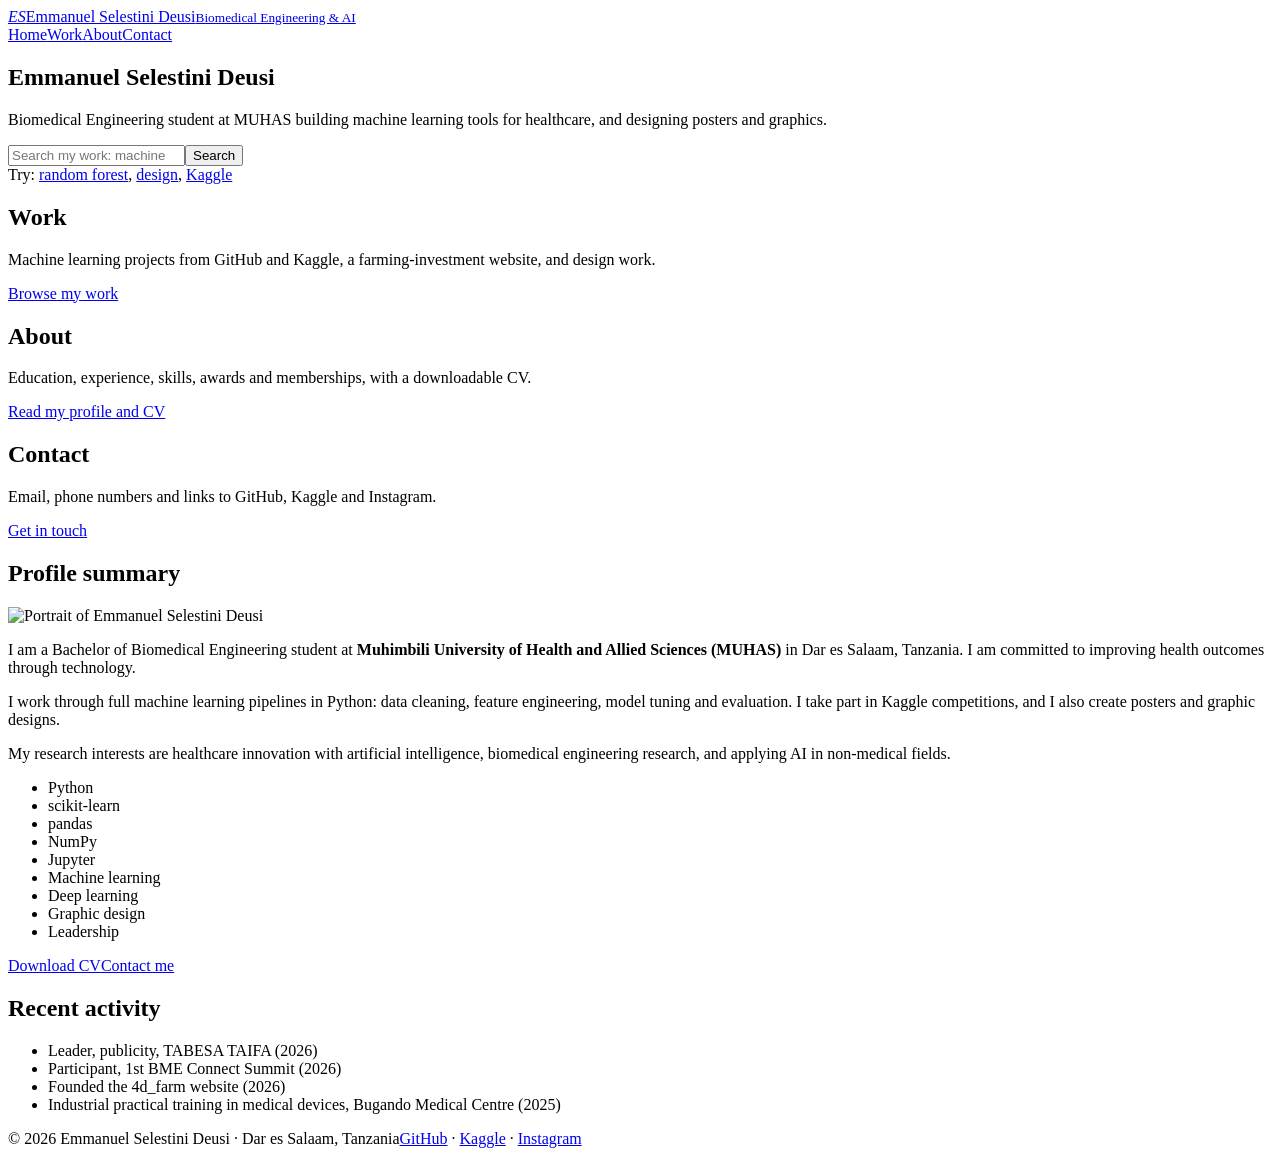
==== index.html @ d25de55f "first commit" ====
<!DOCTYPE html><html lang="en"><head><meta charset="utf-8"><meta name="viewport" content="width=device-width,initial-scale=1"><title>Emmanuel Selestini Deusi | Biomedical Engineering Student</title><meta name="description" content="Biomedical Engineering student at MUHAS working on machine learning and AI for healthcare."><link rel="icon" href="data:image/svg+xml,<svg xmlns='http://www.w3.org/2000/svg' viewBox='0 0 32 32'><rect width='32' height='32' rx='6' fill='%2320558a'/><text x='16' y='22' font-size='15' font-family='Arial' font-weight='700' fill='white' text-anchor='middle'>ES</text></svg>"><link rel="stylesheet" href="css/style.css"></head><body>
<header class="top"><div class="wrap"><a class="brand" href="index.html"><i>ES</i><span>Emmanuel Selestini Deusi<small>Biomedical Engineering &amp; AI</small></span></a><nav aria-label="Main"><a href="index.html" aria-current="page">Home</a><a href="work.html">Work</a><a href="about.html">About</a><a href="contact.html">Contact</a></nav></div></header>
<main>
<section class="band"><div class="wrap">
<h1>Emmanuel Selestini Deusi</h1>
<p>Biomedical Engineering student at MUHAS building machine learning tools for healthcare, and designing posters and graphics.</p>
<form class="search" id="home-search" role="search"><label for="hq" hidden>Search my work</label><input id="hq" name="q" type="search" placeholder="Search my work: machine learning, design, Kaggle..."><button type="submit">Search</button></form>
<div class="hint">Try: <a href="work.html?q=random%20forest">random forest</a>, <a href="work.html?q=design">design</a>, <a href="work.html?q=kaggle">Kaggle</a></div>
</div></section>
<div class="wrap">
<div class="cols">
<div><h2>Work</h2><p>Machine learning projects from GitHub and Kaggle, a farming-investment website, and design work.</p><a href="work.html">Browse my work</a></div>
<div><h2>About</h2><p>Education, experience, skills, awards and memberships, with a downloadable CV.</p><a href="about.html">Read my profile and CV</a></div>
<div><h2>Contact</h2><p>Email, phone numbers and links to GitHub, Kaggle and Instagram.</p><a href="contact.html">Get in touch</a></div>
</div>
<section class="sec"><h2>Profile summary</h2>
<div class="profile"><img src="assets/profile.jpg" alt="Portrait of Emmanuel Selestini Deusi" width="200">
<div>
<p>I am a Bachelor of Biomedical Engineering student at <strong>Muhimbili University of Health and Allied Sciences (MUHAS)</strong> in Dar es Salaam, Tanzania. I am committed to improving health outcomes through technology.</p>
<p>I work through full machine learning pipelines in Python: data cleaning, feature engineering, model tuning and evaluation. I take part in Kaggle competitions, and I also create posters and graphic designs.</p>
<p>My research interests are healthcare innovation with artificial intelligence, biomedical engineering research, and applying AI in non-medical fields.</p>
<ul class="chips"><li>Python</li><li>scikit-learn</li><li>pandas</li><li>NumPy</li><li>Jupyter</li><li>Machine learning</li><li>Deep learning</li><li>Graphic design</li><li>Leadership</li></ul>
<div class="row"><a class="btn" href="assets/Emmanuel_Selestini_Deusi_CV.pdf" download>Download CV</a><a class="btn alt" href="contact.html">Contact me</a></div>
</div></div></section>
<section class="sec"><h2>Recent activity</h2>
<ul class="plain"><li>Leader, publicity, TABESA TAIFA (2026)</li><li>Participant, 1st BME Connect Summit (2026)</li><li>Founded the 4d_farm website (2026)</li><li>Industrial practical training in medical devices, Bugando Medical Centre (2025)</li></ul></section>
</div></main>
<footer><div class="wrap"><span>&copy; 2026 Emmanuel Selestini Deusi &middot; Dar es Salaam, Tanzania</span><span><a href="https://github.com/Emmsol825">GitHub</a> &middot; <a href="https://www.kaggle.com/emmanuelselestine">Kaggle</a> &middot; <a href="https://www.instagram.com/emmanuelselestinideusi/">Instagram</a></span></div></footer><script src="js/main.js"></script></body></html>
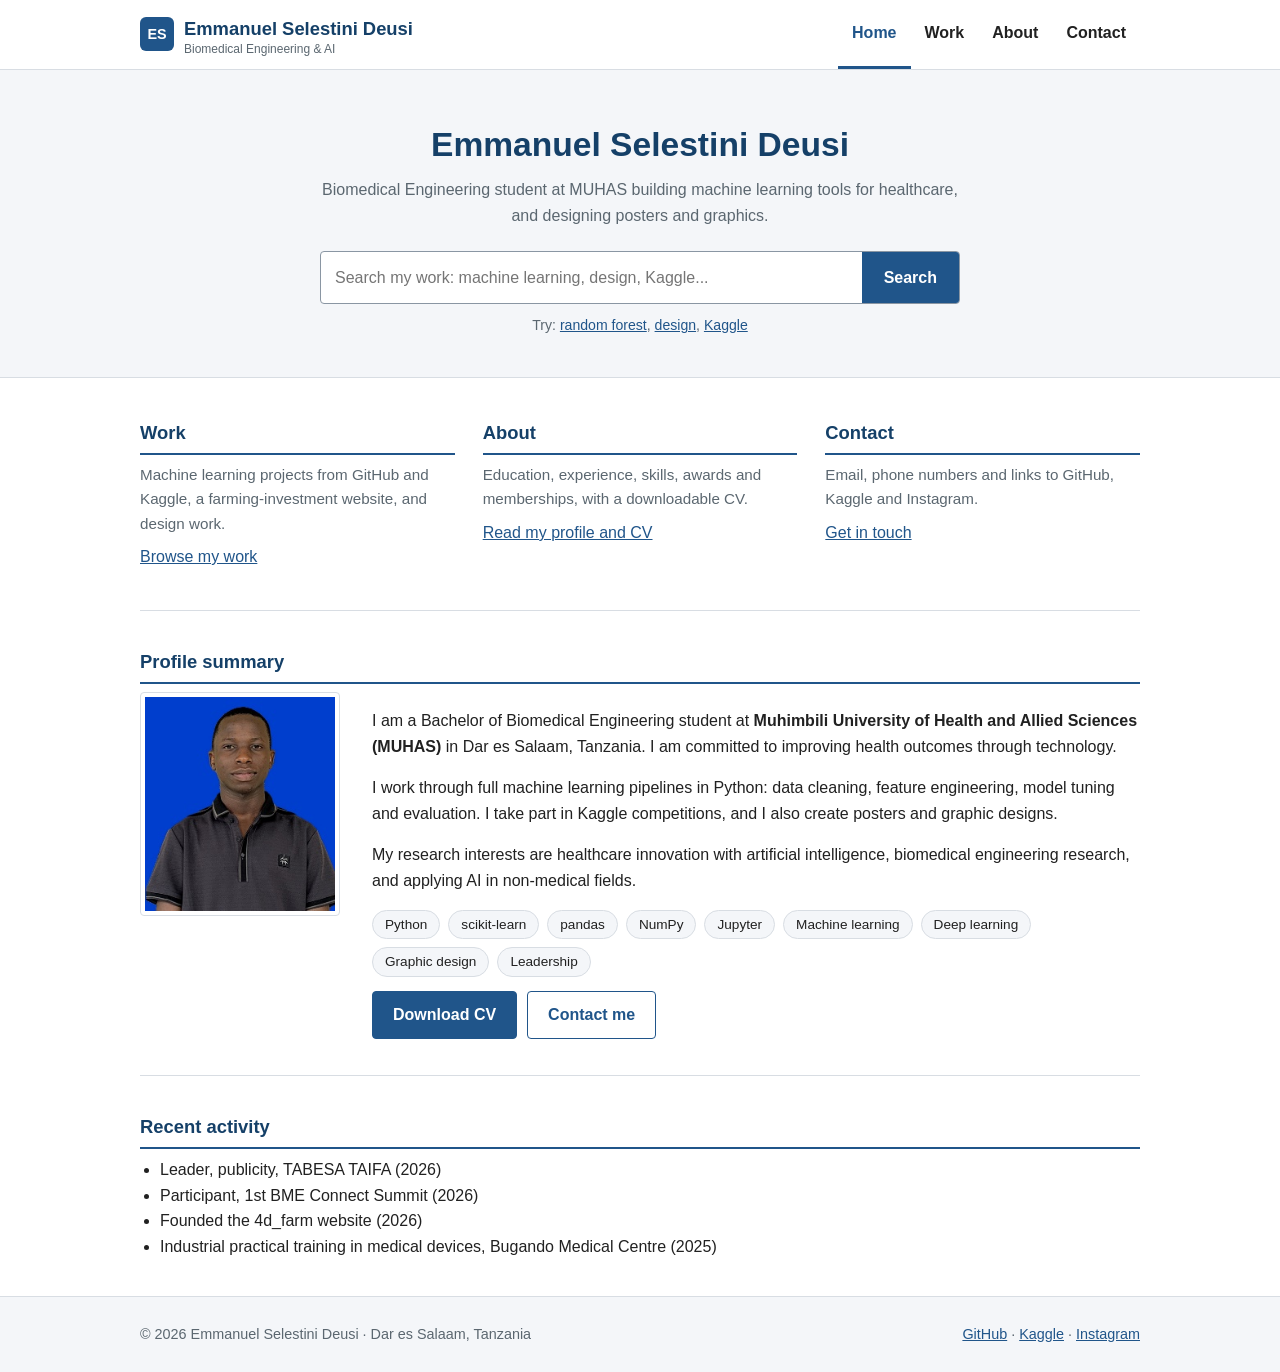
==== commit 6beace3f: "Fix CSS, JS, image and CV paths to match flat file layout Co-Authored-By: Claude Opus 5.5 <noreply@a" ====
--- a/index.html
+++ b/index.html
@@ -1,4 +1,4 @@
-<!DOCTYPE html><html lang="en"><head><meta charset="utf-8"><meta name="viewport" content="width=device-width,initial-scale=1"><title>Emmanuel Selestini Deusi | Biomedical Engineering Student</title><meta name="description" content="Biomedical Engineering student at MUHAS working on machine learning and AI for healthcare."><link rel="icon" href="data:image/svg+xml,<svg xmlns='http://www.w3.org/2000/svg' viewBox='0 0 32 32'><rect width='32' height='32' rx='6' fill='%2320558a'/><text x='16' y='22' font-size='15' font-family='Arial' font-weight='700' fill='white' text-anchor='middle'>ES</text></svg>"><link rel="stylesheet" href="css/style.css"></head><body>
+<!DOCTYPE html><html lang="en"><head><meta charset="utf-8"><meta name="viewport" content="width=device-width,initial-scale=1"><title>Emmanuel Selestini Deusi | Biomedical Engineering Student</title><meta name="description" content="Biomedical Engineering student at MUHAS working on machine learning and AI for healthcare."><link rel="icon" href="data:image/svg+xml,<svg xmlns='http://www.w3.org/2000/svg' viewBox='0 0 32 32'><rect width='32' height='32' rx='6' fill='%2320558a'/><text x='16' y='22' font-size='15' font-family='Arial' font-weight='700' fill='white' text-anchor='middle'>ES</text></svg>"><link rel="stylesheet" href="style.css"></head><body>
 <header class="top"><div class="wrap"><a class="brand" href="index.html"><i>ES</i><span>Emmanuel Selestini Deusi<small>Biomedical Engineering &amp; AI</small></span></a><nav aria-label="Main"><a href="index.html" aria-current="page">Home</a><a href="work.html">Work</a><a href="about.html">About</a><a href="contact.html">Contact</a></nav></div></header>
 <main>
 <section class="band"><div class="wrap">
@@ -14,15 +14,15 @@
 <div><h2>Contact</h2><p>Email, phone numbers and links to GitHub, Kaggle and Instagram.</p><a href="contact.html">Get in touch</a></div>
 </div>
 <section class="sec"><h2>Profile summary</h2>
-<div class="profile"><img src="assets/profile.jpg" alt="Portrait of Emmanuel Selestini Deusi" width="200">
+<div class="profile"><img src="profile.jpg" alt="Portrait of Emmanuel Selestini Deusi" width="200">
 <div>
 <p>I am a Bachelor of Biomedical Engineering student at <strong>Muhimbili University of Health and Allied Sciences (MUHAS)</strong> in Dar es Salaam, Tanzania. I am committed to improving health outcomes through technology.</p>
 <p>I work through full machine learning pipelines in Python: data cleaning, feature engineering, model tuning and evaluation. I take part in Kaggle competitions, and I also create posters and graphic designs.</p>
 <p>My research interests are healthcare innovation with artificial intelligence, biomedical engineering research, and applying AI in non-medical fields.</p>
 <ul class="chips"><li>Python</li><li>scikit-learn</li><li>pandas</li><li>NumPy</li><li>Jupyter</li><li>Machine learning</li><li>Deep learning</li><li>Graphic design</li><li>Leadership</li></ul>
-<div class="row"><a class="btn" href="assets/Emmanuel_Selestini_Deusi_CV.pdf" download>Download CV</a><a class="btn alt" href="contact.html">Contact me</a></div>
+<div class="row"><a class="btn" href="Emmanuel_Selestini_Deusi_CV.pdf" download>Download CV</a><a class="btn alt" href="contact.html">Contact me</a></div>
 </div></div></section>
 <section class="sec"><h2>Recent activity</h2>
 <ul class="plain"><li>Leader, publicity, TABESA TAIFA (2026)</li><li>Participant, 1st BME Connect Summit (2026)</li><li>Founded the 4d_farm website (2026)</li><li>Industrial practical training in medical devices, Bugando Medical Centre (2025)</li></ul></section>
 </div></main>
-<footer><div class="wrap"><span>&copy; 2026 Emmanuel Selestini Deusi &middot; Dar es Salaam, Tanzania</span><span><a href="https://github.com/Emmsol825">GitHub</a> &middot; <a href="https://www.kaggle.com/emmanuelselestine">Kaggle</a> &middot; <a href="https://www.instagram.com/emmanuelselestinideusi/">Instagram</a></span></div></footer><script src="js/main.js"></script></body></html>
+<footer><div class="wrap"><span>&copy; 2026 Emmanuel Selestini Deusi &middot; Dar es Salaam, Tanzania</span><span><a href="https://github.com/Emmsol825">GitHub</a> &middot; <a href="https://www.kaggle.com/emmanuelselestine">Kaggle</a> &middot; <a href="https://www.instagram.com/emmanuelselestinideusi/">Instagram</a></span></div></footer><script src="main.js"></script></body></html>
--- a/style.css
+++ b/style.css
@@ -0,0 +1,58 @@
+:root{--blue:#20558a;--blue-d:#154068;--teal:#0e7c86;--ink:#212121;--mute:#5b6770;--line:#d8dde3;--bg:#f4f6f9;--w:#fff}
+*{box-sizing:border-box}html{scroll-behavior:smooth}
+body{margin:0;font:16px/1.6 "Noto Sans",Arial,Helvetica,sans-serif;color:var(--ink);background:var(--w)}
+a{color:var(--blue)}a:hover{color:var(--blue-d)}
+:focus-visible{outline:3px solid #f5b800;outline-offset:2px}
+.wrap{max-width:1040px;margin:0 auto;padding:0 20px}
+header.top{border-bottom:1px solid var(--line);background:var(--w);position:sticky;top:0;z-index:5}
+header.top .wrap{display:flex;align-items:center;justify-content:space-between;gap:16px;min-height:64px;flex-wrap:wrap}
+.brand{display:flex;align-items:center;gap:10px;text-decoration:none;color:var(--blue-d);font-weight:700;font-size:1.15rem}
+.brand i{display:grid;place-items:center;width:34px;height:34px;border-radius:6px;background:var(--blue);color:#fff;font-style:normal;font-size:.9rem}
+.brand small{display:block;font-weight:400;font-size:.75rem;color:var(--mute);line-height:1}
+nav a{display:inline-block;padding:20px 14px;text-decoration:none;color:var(--ink);font-weight:600;border-bottom:3px solid transparent}
+nav a:hover,nav a[aria-current]{color:var(--blue);border-bottom-color:var(--blue)}
+.band{background:var(--bg);border-bottom:1px solid var(--line);padding:48px 0 40px;text-align:center}
+.band h1{margin:0 0 6px;font-size:2.1rem;color:var(--blue-d)}
+.band p{margin:0 auto 22px;max-width:640px;color:var(--mute)}
+.search{display:flex;max-width:640px;margin:0 auto;border:1px solid #8a96a3;border-radius:4px;background:#fff}
+.search input{flex:1;border:0;padding:13px 14px;font:inherit;background:transparent;min-width:0}
+.search button{border:0;background:var(--blue);color:#fff;font:inherit;font-weight:600;padding:0 22px;cursor:pointer;border-radius:0 3px 3px 0}
+.search button:hover{background:var(--blue-d)}
+.hint{margin-top:10px;font-size:.88rem;color:var(--mute)}
+.cols{display:grid;grid-template-columns:repeat(3,1fr);gap:28px;padding:40px 0}
+.cols h2,.sec h2{font-size:1.15rem;margin:0 0 8px;color:var(--blue-d);border-bottom:2px solid var(--blue);padding-bottom:6px}
+.cols p{margin:0 0 8px;color:var(--mute);font-size:.95rem}
+.sec{padding:36px 0;border-top:1px solid var(--line)}
+.profile{display:grid;grid-template-columns:200px 1fr;gap:32px;align-items:start}
+.profile img{width:200px;height:auto;border:1px solid var(--line);border-radius:4px;padding:4px}
+.chips{display:flex;flex-wrap:wrap;gap:8px;margin:12px 0 0;padding:0;list-style:none}
+.chips li,.chip{border:1px solid var(--line);background:var(--bg);border-radius:20px;padding:3px 12px;font-size:.85rem;color:var(--ink)}
+.btn{display:inline-block;background:var(--blue);color:#fff;text-decoration:none;padding:10px 20px;border-radius:4px;font-weight:600;border:1px solid var(--blue)}
+.btn:hover{background:var(--blue-d);color:#fff}
+.btn.alt{background:#fff;color:var(--blue)}.btn.alt:hover{background:var(--bg);color:var(--blue-d)}
+.row{display:flex;gap:10px;flex-wrap:wrap;margin-top:14px}
+.page-h{background:var(--bg);border-bottom:1px solid var(--line);padding:28px 0}
+.page-h h1{margin:0;font-size:1.7rem;color:var(--blue-d)}.page-h p{margin:4px 0 0;color:var(--mute)}
+.filters{display:flex;gap:8px;flex-wrap:wrap;margin:24px 0 8px}
+.filters button{font:inherit;border:1px solid var(--line);background:#fff;border-radius:20px;padding:5px 14px;cursor:pointer}
+.filters button[aria-pressed=true]{background:var(--blue);color:#fff;border-color:var(--blue)}
+.count{color:var(--mute);font-size:.9rem;margin:0 0 6px}
+.res{padding:18px 0;border-bottom:1px solid var(--line)}
+.res h3{margin:0 0 2px;font-size:1.1rem}.res h3 a{text-decoration:none}.res h3 a:hover{text-decoration:underline}
+.res .meta{color:var(--teal);font-size:.88rem;margin:0 0 4px}
+.res p{margin:0 0 6px}.res .src{font-size:.85rem;color:var(--mute)}
+.res[hidden]{display:none}
+table{border-collapse:collapse;width:100%;font-size:.95rem}
+th,td{text-align:left;padding:9px 10px;border-bottom:1px solid var(--line);vertical-align:top}
+th{background:var(--bg);color:var(--blue-d)}
+.tl{list-style:none;margin:0;padding:0}.tl li{padding:10px 0 10px 18px;border-left:3px solid var(--line);margin-left:4px}
+.tl b{display:block}.tl span{color:var(--mute);font-size:.9rem}
+.two{display:grid;grid-template-columns:1fr 1fr;gap:32px}
+ul.plain{margin:0;padding-left:20px}
+.card{border:1px solid var(--line);border-radius:4px;padding:18px;background:#fff}
+.card h3{margin:0 0 4px;font-size:1rem;color:var(--blue-d)}.card p{margin:0}
+.cgrid{display:grid;grid-template-columns:repeat(auto-fit,minmax(240px,1fr));gap:16px;margin-top:8px}
+footer{background:var(--bg);border-top:1px solid var(--line);padding:26px 0;color:var(--mute);font-size:.9rem}
+footer .wrap{display:flex;justify-content:space-between;gap:14px;flex-wrap:wrap}
+@media(max-width:760px){.cols,.two{grid-template-columns:1fr}.profile{grid-template-columns:1fr}.band h1{font-size:1.6rem}nav a{padding:10px}}
+@media(prefers-reduced-motion:reduce){html{scroll-behavior:auto}}
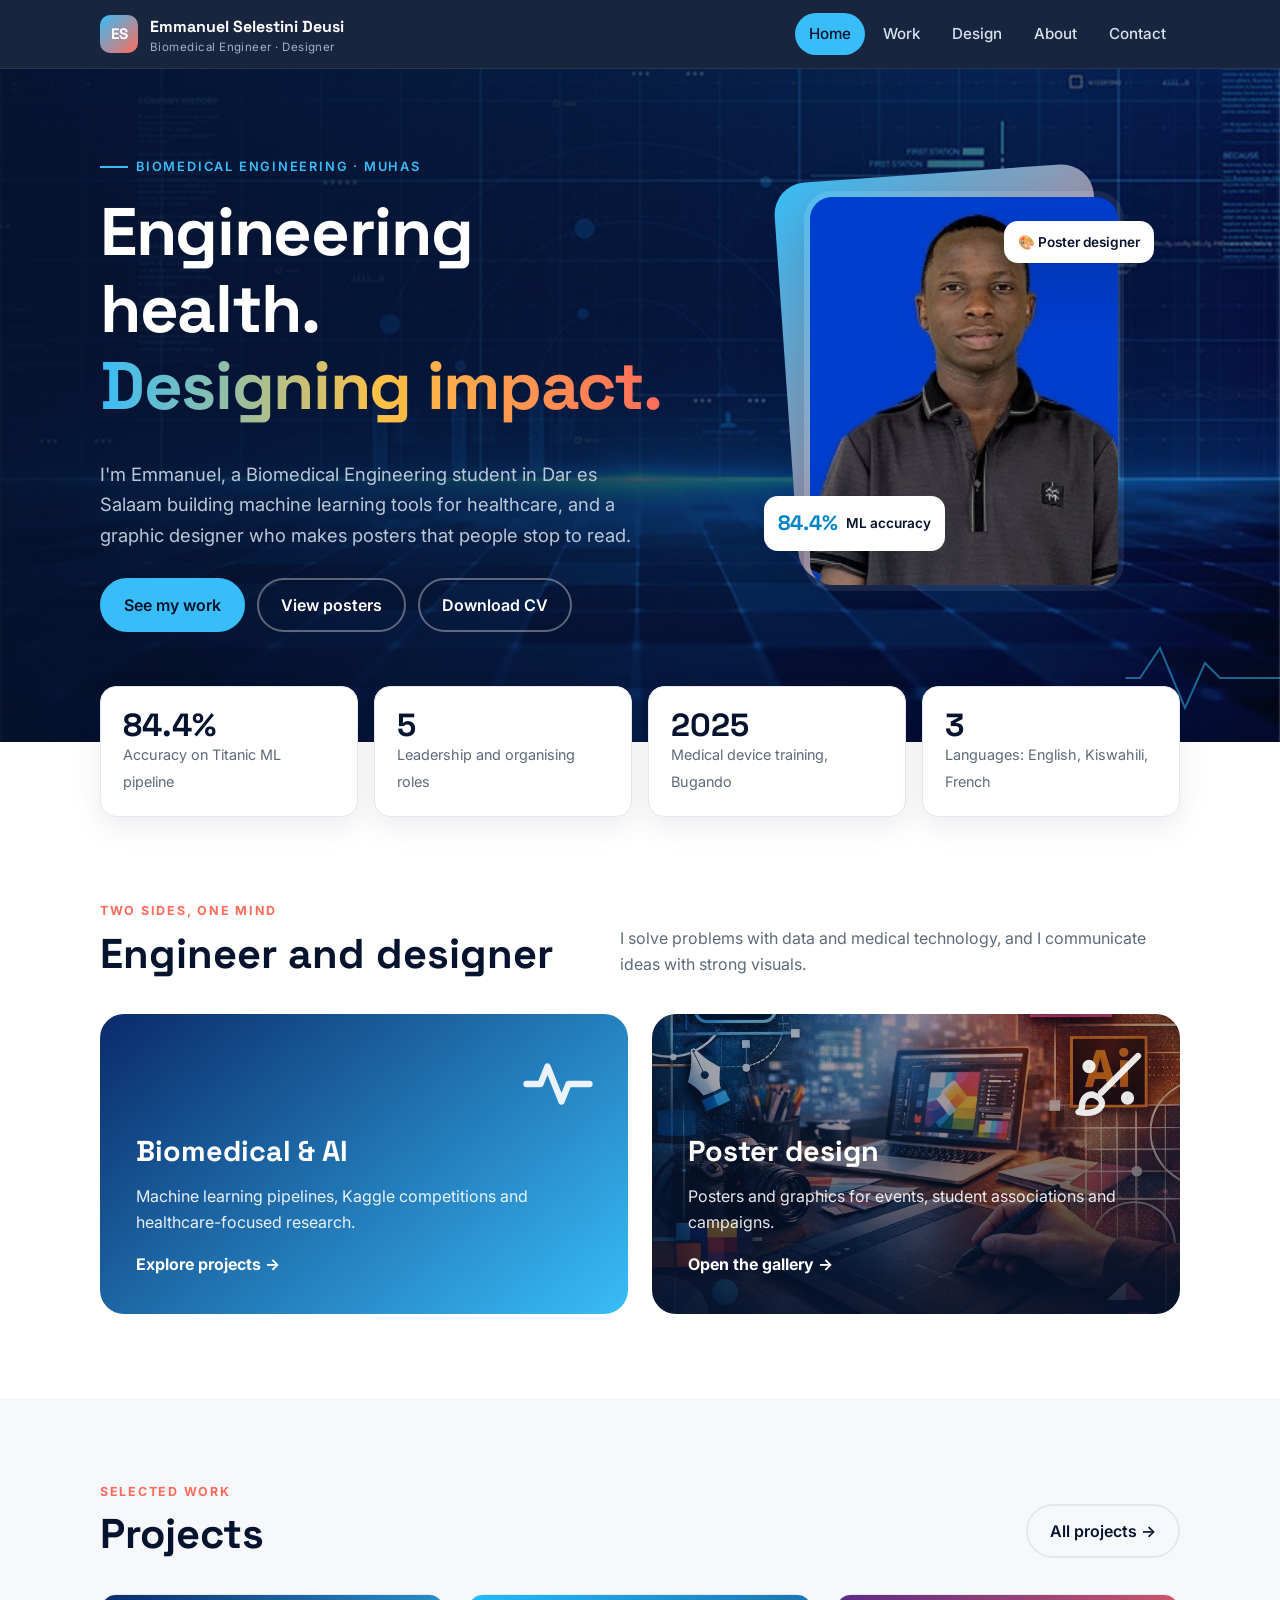
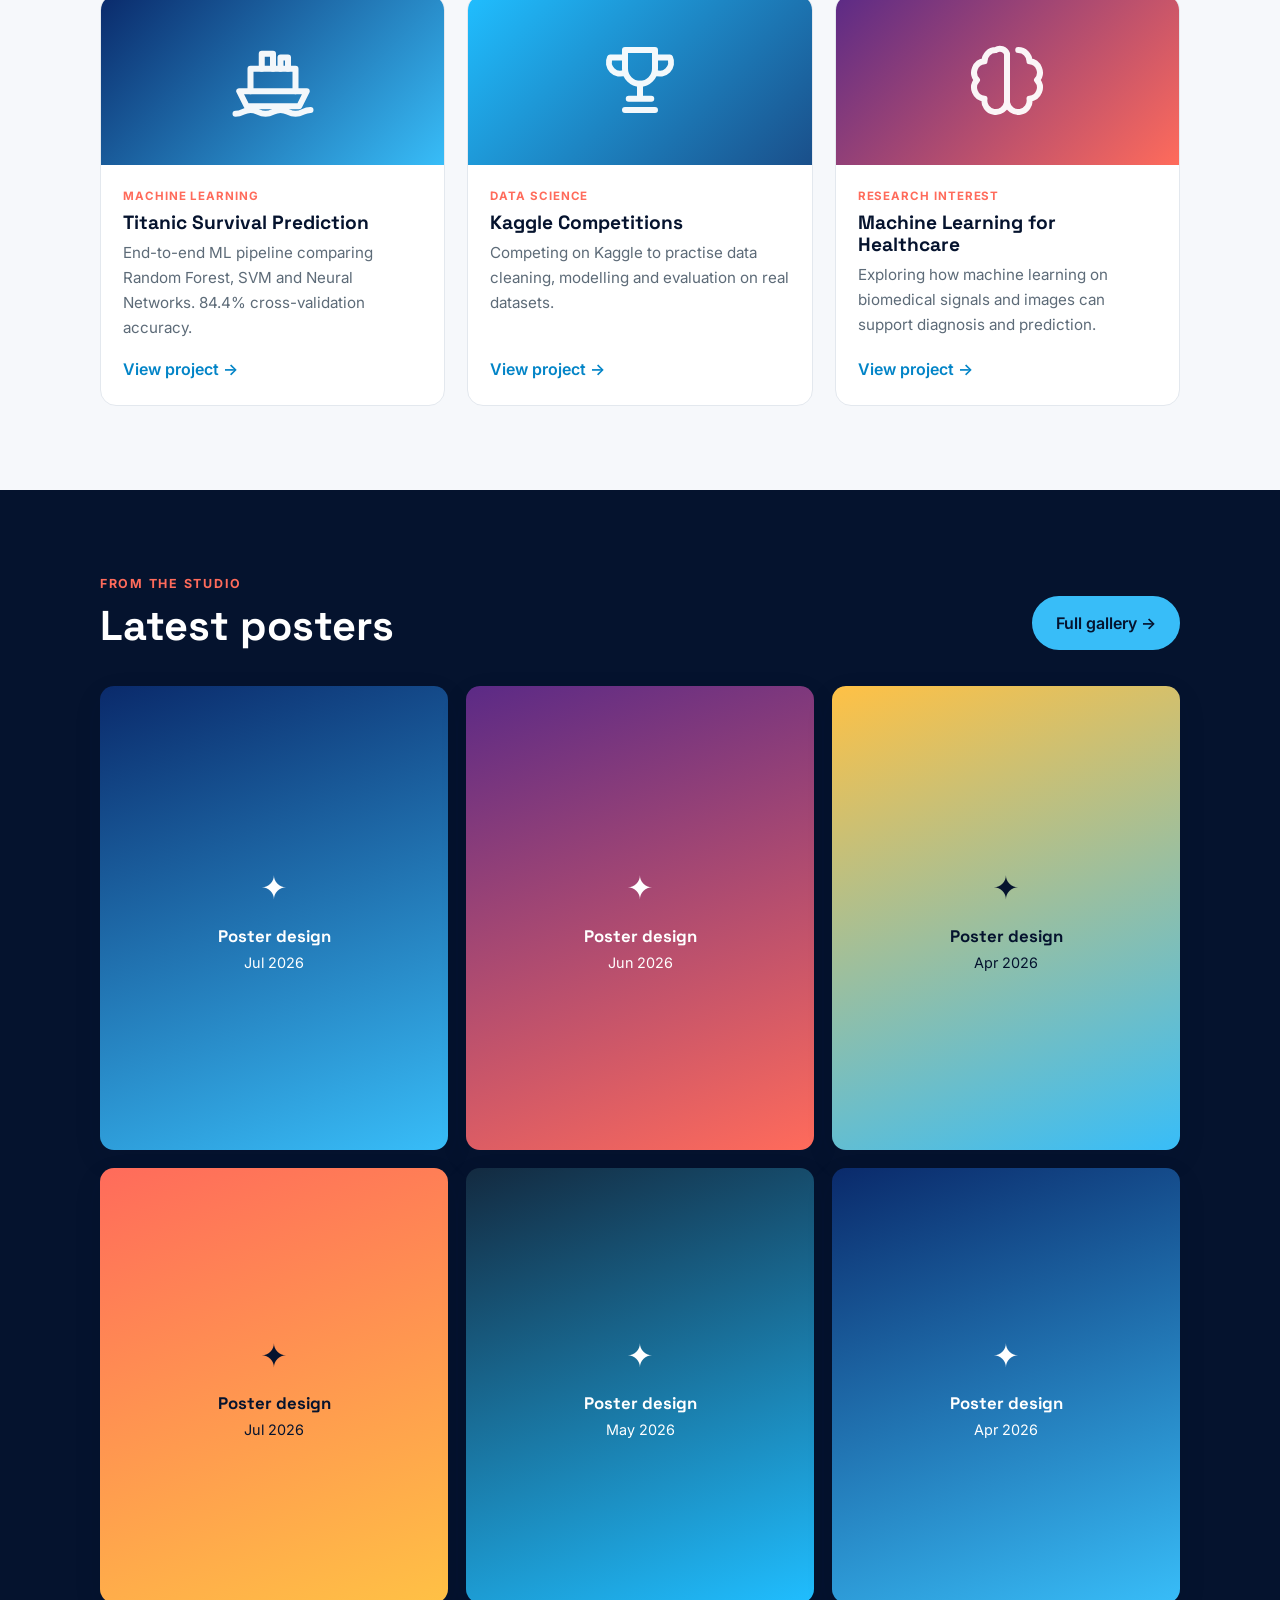
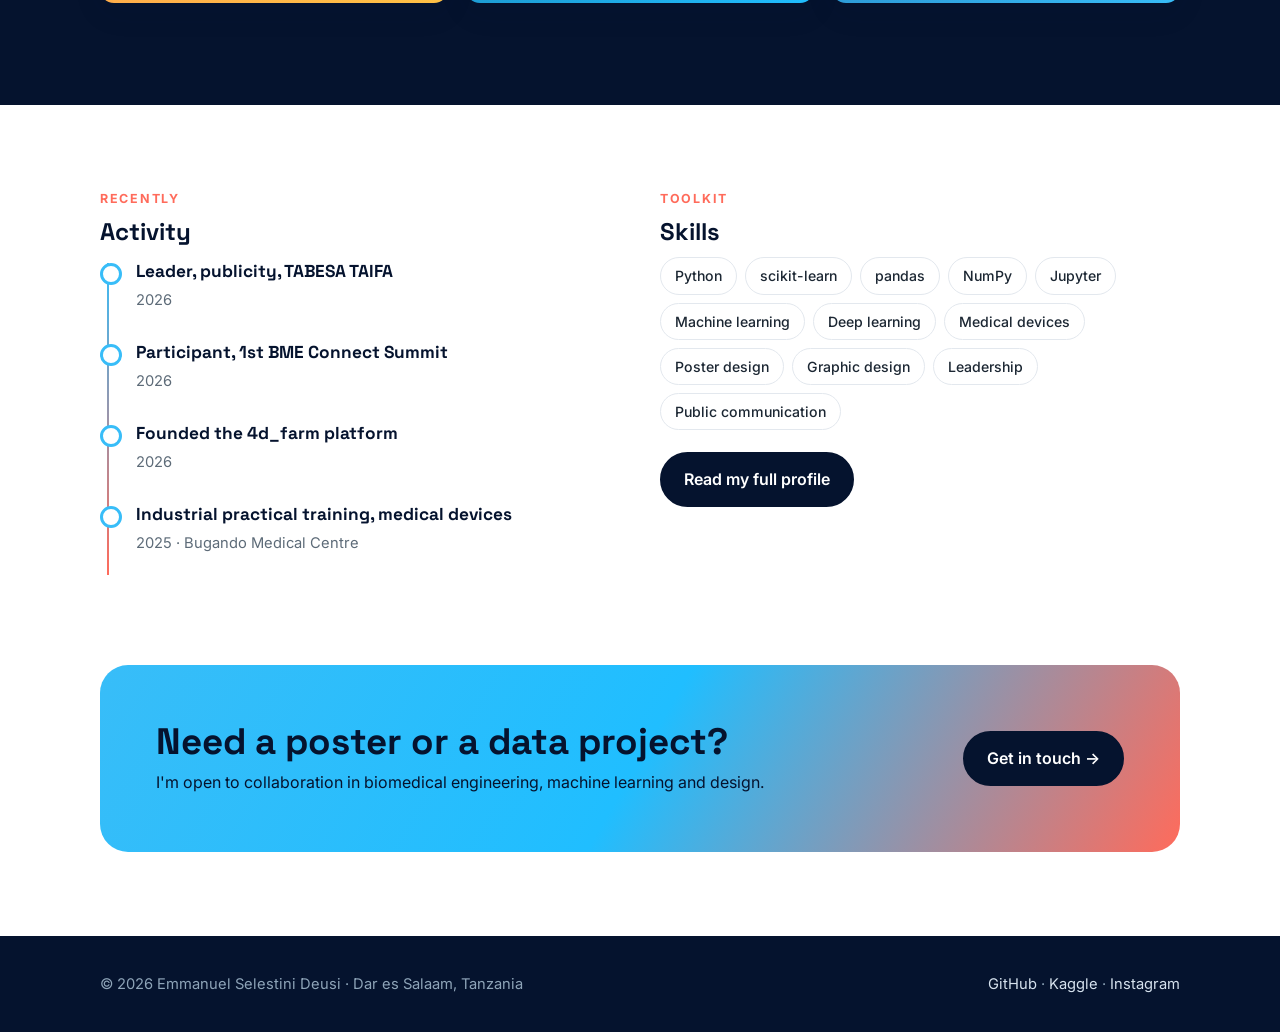
==== commit 04411353: "Redesign portfolio: blue tech theme, project pages, poster gallery - New hero with tech background i" ====
--- a/index.html
+++ b/index.html
@@ -1,28 +1,72 @@
-<!DOCTYPE html><html lang="en"><head><meta charset="utf-8"><meta name="viewport" content="width=device-width,initial-scale=1"><title>Emmanuel Selestini Deusi | Biomedical Engineering Student</title><meta name="description" content="Biomedical Engineering student at MUHAS working on machine learning and AI for healthcare."><link rel="icon" href="data:image/svg+xml,<svg xmlns='http://www.w3.org/2000/svg' viewBox='0 0 32 32'><rect width='32' height='32' rx='6' fill='%2320558a'/><text x='16' y='22' font-size='15' font-family='Arial' font-weight='700' fill='white' text-anchor='middle'>ES</text></svg>"><link rel="stylesheet" href="style.css"></head><body>
-<header class="top"><div class="wrap"><a class="brand" href="index.html"><i>ES</i><span>Emmanuel Selestini Deusi<small>Biomedical Engineering &amp; AI</small></span></a><nav aria-label="Main"><a href="index.html" aria-current="page">Home</a><a href="work.html">Work</a><a href="about.html">About</a><a href="contact.html">Contact</a></nav></div></header>
+<!DOCTYPE html>
+<html lang="en">
+<head>
+<meta charset="utf-8">
+<meta name="viewport" content="width=device-width,initial-scale=1">
+<title>Emmanuel Selestini Deusi | Biomedical Engineer & Designer</title>
+<meta name="description" content="Biomedical Engineering student at MUHAS working on machine learning for healthcare, and a poster and graphic designer.">
+<link rel="icon" href="data:image/svg+xml,<svg xmlns='http://www.w3.org/2000/svg' viewBox='0 0 32 32'><defs><linearGradient id='g'><stop offset='0' stop-color='%2338bdf8'/><stop offset='1' stop-color='%23ff6b5b'/></linearGradient></defs><rect width='32' height='32' rx='8' fill='url(%23g)'/><text x='16' y='21' font-size='13' font-family='Arial' font-weight='700' fill='%2305132e' text-anchor='middle'>ES</text></svg>">
+<link rel="preconnect" href="https://fonts.googleapis.com"><link rel="preconnect" href="https://fonts.gstatic.com" crossorigin>
+<link href="https://fonts.googleapis.com/css2?family=Inter:wght@400;500;600;700&family=Space+Grotesk:wght@500;700&display=swap" rel="stylesheet">
+<link rel="stylesheet" href="style.css">
+</head>
+<body>
+<header class="top"><div class="wrap">
+<a class="brand" href="index.html"><i>ES</i><span>Emmanuel Selestini Deusi<small>Biomedical Engineer &middot; Designer</small></span></a>
+<button class="menu" aria-expanded="false" aria-label="Open menu">Menu</button>
+<nav aria-label="Main"><a href="index.html" aria-current="page">Home</a><a href="work.html">Work</a><a href="design.html">Design</a><a href="about.html">About</a><a href="contact.html">Contact</a></nav>
+</div></header>
 <main>
-<section class="band"><div class="wrap">
-<h1>Emmanuel Selestini Deusi</h1>
-<p>Biomedical Engineering student at MUHAS building machine learning tools for healthcare, and designing posters and graphics.</p>
-<form class="search" id="home-search" role="search"><label for="hq" hidden>Search my work</label><input id="hq" name="q" type="search" placeholder="Search my work: machine learning, design, Kaggle..."><button type="submit">Search</button></form>
-<div class="hint">Try: <a href="work.html?q=random%20forest">random forest</a>, <a href="work.html?q=design">design</a>, <a href="work.html?q=kaggle">Kaggle</a></div>
+<section class="hero photo"><div class="wrap">
+<div>
+<span class="eyebrow">Biomedical Engineering &middot; MUHAS</span>
+<h1>Engineering health.<br><em>Designing impact.</em></h1>
+<p class="lead">I'm Emmanuel, a Biomedical Engineering student in Dar es Salaam building machine learning tools for healthcare, and a graphic designer who makes posters that people stop to read.</p>
+<div class="row"><a class="btn" href="work.html">See my work</a><a class="btn ghost" href="design.html">View posters</a><a class="btn ghost" href="files/Emmanuel_Selestini_Deusi_CV.pdf" download>Download CV</a></div>
+</div>
+<div class="portrait"><img src="images/profile.jpg" alt="Emmanuel Selestini Deusi in a lab coat beside medical imaging equipment"><div class="badge b1"><b>84.4%</b> ML accuracy</div><div class="badge b2">&#127912; Poster designer</div></div>
+</div>
+<svg class="ecg" viewBox="0 0 1400 80" preserveAspectRatio="none" aria-hidden="true"><path d="M0 40h300l20-30 25 60 20-45 15 15h200l20-30 25 60 20-45 15 15h200l20-30 25 60 20-45 15 15h200l20-30 25 60 20-45 15 15h90"/></svg>
+</section>
+
+<div class="wrap"><div class="stats">
+<div class="stat reveal"><b>84.4%</b><span>Accuracy on Titanic ML pipeline</span></div>
+<div class="stat reveal"><b>5</b><span>Leadership and organising roles</span></div>
+<div class="stat reveal"><b>2025</b><span>Medical device training, Bugando</span></div>
+<div class="stat reveal"><b>3</b><span>Languages: English, Kiswahili, French</span></div>
+</div></div>
+
+<section class="sec"><div class="wrap">
+<div class="head"><div><span class="kicker">Two sides, one mind</span><h2>Engineer and designer</h2></div><p>I solve problems with data and medical technology, and I communicate ideas with strong visuals.</p></div>
+<div class="duo">
+<a class="world eng reveal" href="work.html"><span class="ico"><svg viewBox="0 0 24 24" fill="none" stroke="currentColor" stroke-width="1.8" stroke-linecap="round" stroke-linejoin="round"><path d="M3 12h4l2-5 4 10 2-5h6"/></svg></span><h3>Biomedical &amp; AI</h3><p>Machine learning pipelines, Kaggle competitions and healthcare-focused research.</p><span class="arrow">Explore projects &rarr;</span></a>
+<a class="world des reveal" href="design.html"><span class="ico"><svg viewBox="0 0 24 24" fill="none" stroke="currentColor" stroke-width="1.8" stroke-linecap="round" stroke-linejoin="round"><path d="M9.5 14.5 20 4"/><path d="M7 15c-2 0-3 1.5-3 3.5 0 1-1 1.5-1 1.5s4 1 6-1c1.2-1.2 1-3-2-4z"/><circle cx="17" cy="16" r="1"/><circle cx="6" cy="7" r="1"/></svg></span><h3>Poster design</h3><p>Posters and graphics for events, student associations and campaigns.</p><span class="arrow">Open the gallery &rarr;</span></a>
+</div></div></section>
+
+<section class="sec alt"><div class="wrap">
+<div class="head"><div><span class="kicker">Selected work</span><h2>Projects</h2></div><a class="btn line" href="work.html">All projects &rarr;</a></div>
+<div class="grid"><a class="card reveal" href="work/titanic-survival.html"><div class="cover c1"><svg viewBox="0 0 24 24" fill="none" stroke="currentColor" stroke-width="1.6" stroke-linecap="round" stroke-linejoin="round"><path d="M3 15h18l-2 4H5z"/><path d="M6 15V9h12v6"/><path d="M9 9V5h3v4M14 9V6h2v3"/><path d="M2 21c2 0 2-1 4-1s2 1 4 1 2-1 4-1 2 1 4 1 2-1 4-1"/></svg></div><div class="body"><span class="tag">Machine learning</span><h3>Titanic Survival Prediction</h3><p>End-to-end ML pipeline comparing Random Forest, SVM and Neural Networks. 84.4% cross-validation accuracy.</p><span class="more">View project &rarr;</span></div></a><a class="card reveal" href="work/kaggle.html"><div class="cover c2"><svg viewBox="0 0 24 24" fill="none" stroke="currentColor" stroke-width="1.6" stroke-linecap="round" stroke-linejoin="round"><path d="M8 4h8v5a4 4 0 0 1-8 0z"/><path d="M8 6H4a3 3 0 0 0 4 4M16 6h4a3 3 0 0 1-4 4"/><path d="M12 13v4M8 20h8M9 17h6"/></svg></div><div class="body"><span class="tag">Data science</span><h3>Kaggle Competitions</h3><p>Competing on Kaggle to practise data cleaning, modelling and evaluation on real datasets.</p><span class="more">View project &rarr;</span></div></a><a class="card reveal" href="work/healthcare-ml.html"><div class="cover c4"><svg viewBox="0 0 24 24" fill="none" stroke="currentColor" stroke-width="1.6" stroke-linecap="round" stroke-linejoin="round"><path d="M9 4a3 3 0 0 0-3 3 3 3 0 0 0-2 5 3 3 0 0 0 2 5 3 3 0 0 0 6 1V5a2 2 0 0 0-3-1z"/><path d="M15 4a3 3 0 0 1 3 3 3 3 0 0 1 2 5 3 3 0 0 1-2 5 3 3 0 0 1-6 1"/></svg></div><div class="body"><span class="tag">Research interest</span><h3>Machine Learning for Healthcare</h3><p>Exploring how machine learning on biomedical signals and images can support diagnosis and prediction.</p><span class="more">View project &rarr;</span></div></a></div>
 </div></section>
-<div class="wrap">
-<div class="cols">
-<div><h2>Work</h2><p>Machine learning projects from GitHub and Kaggle, a farming-investment website, and design work.</p><a href="work.html">Browse my work</a></div>
-<div><h2>About</h2><p>Education, experience, skills, awards and memberships, with a downloadable CV.</p><a href="about.html">Read my profile and CV</a></div>
-<div><h2>Contact</h2><p>Email, phone numbers and links to GitHub, Kaggle and Instagram.</p><a href="contact.html">Get in touch</a></div>
-</div>
-<section class="sec"><h2>Profile summary</h2>
-<div class="profile"><img src="profile.jpg" alt="Portrait of Emmanuel Selestini Deusi" width="200">
-<div>
-<p>I am a Bachelor of Biomedical Engineering student at <strong>Muhimbili University of Health and Allied Sciences (MUHAS)</strong> in Dar es Salaam, Tanzania. I am committed to improving health outcomes through technology.</p>
-<p>I work through full machine learning pipelines in Python: data cleaning, feature engineering, model tuning and evaluation. I take part in Kaggle competitions, and I also create posters and graphic designs.</p>
-<p>My research interests are healthcare innovation with artificial intelligence, biomedical engineering research, and applying AI in non-medical fields.</p>
-<ul class="chips"><li>Python</li><li>scikit-learn</li><li>pandas</li><li>NumPy</li><li>Jupyter</li><li>Machine learning</li><li>Deep learning</li><li>Graphic design</li><li>Leadership</li></ul>
-<div class="row"><a class="btn" href="Emmanuel_Selestini_Deusi_CV.pdf" download>Download CV</a><a class="btn alt" href="contact.html">Contact me</a></div>
-</div></div></section>
-<section class="sec"><h2>Recent activity</h2>
-<ul class="plain"><li>Leader, publicity, TABESA TAIFA (2026)</li><li>Participant, 1st BME Connect Summit (2026)</li><li>Founded the 4d_farm website (2026)</li><li>Industrial practical training in medical devices, Bugando Medical Centre (2025)</li></ul></section>
-</div></main>
-<footer><div class="wrap"><span>&copy; 2026 Emmanuel Selestini Deusi &middot; Dar es Salaam, Tanzania</span><span><a href="https://github.com/Emmsol825">GitHub</a> &middot; <a href="https://www.kaggle.com/emmanuelselestine">Kaggle</a> &middot; <a href="https://www.instagram.com/emmanuelselestinideusi/">Instagram</a></span></div></footer><script src="main.js"></script></body></html>
+
+<section class="sec dark"><div class="wrap">
+<div class="head"><div><span class="kicker">From the studio</span><h2>Latest posters</h2></div><a class="btn" href="design.html">Full gallery &rarr;</a></div>
+<div class="posters"><figure class="poster reveal" tabindex="0"><img src="images/posters/poster-01.jpg" alt="Poster design by Emmanuel Selestini Deusi, Jul 2026" loading="lazy"><figcaption><b>Poster design</b>Jul 2026</figcaption></figure><figure class="poster reveal" tabindex="0"><img src="images/posters/poster-02.jpg" alt="Poster design by Emmanuel Selestini Deusi, Jul 2026" loading="lazy"><figcaption><b>Poster design</b>Jul 2026</figcaption></figure><figure class="poster reveal" tabindex="0"><img src="images/posters/poster-03.jpg" alt="Poster design by Emmanuel Selestini Deusi, Jun 2026" loading="lazy"><figcaption><b>Poster design</b>Jun 2026</figcaption></figure><figure class="poster reveal" tabindex="0"><img src="images/posters/poster-04.jpg" alt="Poster design by Emmanuel Selestini Deusi, May 2026" loading="lazy"><figcaption><b>Poster design</b>May 2026</figcaption></figure><figure class="poster reveal" tabindex="0"><img src="images/posters/poster-05.jpg" alt="Poster design by Emmanuel Selestini Deusi, Apr 2026" loading="lazy"><figcaption><b>Poster design</b>Apr 2026</figcaption></figure><figure class="poster reveal" tabindex="0"><img src="images/posters/poster-06.jpg" alt="Poster design by Emmanuel Selestini Deusi, Apr 2026" loading="lazy"><figcaption><b>Poster design</b>Apr 2026</figcaption></figure></div>
+</div></section>
+
+<section class="sec"><div class="wrap two">
+<div class="reveal"><span class="kicker">Recently</span><h2>Activity</h2><ul class="tl">
+<li><b>Leader, publicity, TABESA TAIFA</b><span>2026</span></li>
+<li><b>Participant, 1st BME Connect Summit</b><span>2026</span></li>
+<li><b>Founded the 4d_farm platform</b><span>2026</span></li>
+<li><b>Industrial practical training, medical devices</b><span>2025 &middot; Bugando Medical Centre</span></li></ul></div>
+<div class="reveal"><span class="kicker">Toolkit</span><h2>Skills</h2>
+<ul class="chips"><li>Python</li><li>scikit-learn</li><li>pandas</li><li>NumPy</li><li>Jupyter</li><li>Machine learning</li><li>Deep learning</li><li>Medical devices</li><li>Poster design</li><li>Graphic design</li><li>Leadership</li><li>Public communication</li></ul>
+<div class="row" style="margin-top:22px"><a class="btn dark" href="about.html">Read my full profile</a></div></div>
+</div></section>
+
+<section class="sec" style="padding-top:0"><div class="wrap"><div class="cta reveal"><div><h2>Need a poster or a data project?</h2><p>I'm open to collaboration in biomedical engineering, machine learning and design.</p></div><a class="btn dark" href="contact.html">Get in touch &rarr;</a></div></div></section>
+</main>
+<footer><div class="wrap"><span>&copy; 2026 Emmanuel Selestini Deusi &middot; Dar es Salaam, Tanzania</span><span><a href="https://github.com/Emmsol825">GitHub</a> &middot; <a href="https://www.kaggle.com/emmanuelselestine">Kaggle</a> &middot; <a href="https://www.instagram.com/emmanuelselestinideusi/">Instagram</a></span></div></footer>
+<script src="main.js"></script>
+</body>
+</html>
--- a/style.css
+++ b/style.css
@@ -1,58 +1,217 @@
-:root{--blue:#20558a;--blue-d:#154068;--teal:#0e7c86;--ink:#212121;--mute:#5b6770;--line:#d8dde3;--bg:#f4f6f9;--w:#fff}
+:root{
+  --ink:#05132e;--ink-2:#0b2350;--navy:#0a2a6b;
+  --teal:#38bdf8;--teal-d:#0284c7;--coral:#ff6b5b;--sun:#ffc145;
+  --text:#1c2733;--mute:#5d6b78;--line:#e3e8ee;--bg:#f6f8fb;--w:#fff;
+  --r:16px;--sh:0 10px 30px rgba(5,19,46,.08);--sh-2:0 20px 50px rgba(5,19,46,.18);
+  --display:"Space Grotesk",system-ui,sans-serif;--body:"Inter",system-ui,Arial,sans-serif
+}
 *{box-sizing:border-box}html{scroll-behavior:smooth}
-body{margin:0;font:16px/1.6 "Noto Sans",Arial,Helvetica,sans-serif;color:var(--ink);background:var(--w)}
-a{color:var(--blue)}a:hover{color:var(--blue-d)}
-:focus-visible{outline:3px solid #f5b800;outline-offset:2px}
-.wrap{max-width:1040px;margin:0 auto;padding:0 20px}
-header.top{border-bottom:1px solid var(--line);background:var(--w);position:sticky;top:0;z-index:5}
-header.top .wrap{display:flex;align-items:center;justify-content:space-between;gap:16px;min-height:64px;flex-wrap:wrap}
-.brand{display:flex;align-items:center;gap:10px;text-decoration:none;color:var(--blue-d);font-weight:700;font-size:1.15rem}
-.brand i{display:grid;place-items:center;width:34px;height:34px;border-radius:6px;background:var(--blue);color:#fff;font-style:normal;font-size:.9rem}
-.brand small{display:block;font-weight:400;font-size:.75rem;color:var(--mute);line-height:1}
-nav a{display:inline-block;padding:20px 14px;text-decoration:none;color:var(--ink);font-weight:600;border-bottom:3px solid transparent}
-nav a:hover,nav a[aria-current]{color:var(--blue);border-bottom-color:var(--blue)}
-.band{background:var(--bg);border-bottom:1px solid var(--line);padding:48px 0 40px;text-align:center}
-.band h1{margin:0 0 6px;font-size:2.1rem;color:var(--blue-d)}
-.band p{margin:0 auto 22px;max-width:640px;color:var(--mute)}
-.search{display:flex;max-width:640px;margin:0 auto;border:1px solid #8a96a3;border-radius:4px;background:#fff}
-.search input{flex:1;border:0;padding:13px 14px;font:inherit;background:transparent;min-width:0}
-.search button{border:0;background:var(--blue);color:#fff;font:inherit;font-weight:600;padding:0 22px;cursor:pointer;border-radius:0 3px 3px 0}
-.search button:hover{background:var(--blue-d)}
-.hint{margin-top:10px;font-size:.88rem;color:var(--mute)}
-.cols{display:grid;grid-template-columns:repeat(3,1fr);gap:28px;padding:40px 0}
-.cols h2,.sec h2{font-size:1.15rem;margin:0 0 8px;color:var(--blue-d);border-bottom:2px solid var(--blue);padding-bottom:6px}
-.cols p{margin:0 0 8px;color:var(--mute);font-size:.95rem}
-.sec{padding:36px 0;border-top:1px solid var(--line)}
-.profile{display:grid;grid-template-columns:200px 1fr;gap:32px;align-items:start}
-.profile img{width:200px;height:auto;border:1px solid var(--line);border-radius:4px;padding:4px}
-.chips{display:flex;flex-wrap:wrap;gap:8px;margin:12px 0 0;padding:0;list-style:none}
-.chips li,.chip{border:1px solid var(--line);background:var(--bg);border-radius:20px;padding:3px 12px;font-size:.85rem;color:var(--ink)}
-.btn{display:inline-block;background:var(--blue);color:#fff;text-decoration:none;padding:10px 20px;border-radius:4px;font-weight:600;border:1px solid var(--blue)}
-.btn:hover{background:var(--blue-d);color:#fff}
-.btn.alt{background:#fff;color:var(--blue)}.btn.alt:hover{background:var(--bg);color:var(--blue-d)}
-.row{display:flex;gap:10px;flex-wrap:wrap;margin-top:14px}
-.page-h{background:var(--bg);border-bottom:1px solid var(--line);padding:28px 0}
-.page-h h1{margin:0;font-size:1.7rem;color:var(--blue-d)}.page-h p{margin:4px 0 0;color:var(--mute)}
-.filters{display:flex;gap:8px;flex-wrap:wrap;margin:24px 0 8px}
-.filters button{font:inherit;border:1px solid var(--line);background:#fff;border-radius:20px;padding:5px 14px;cursor:pointer}
-.filters button[aria-pressed=true]{background:var(--blue);color:#fff;border-color:var(--blue)}
-.count{color:var(--mute);font-size:.9rem;margin:0 0 6px}
-.res{padding:18px 0;border-bottom:1px solid var(--line)}
-.res h3{margin:0 0 2px;font-size:1.1rem}.res h3 a{text-decoration:none}.res h3 a:hover{text-decoration:underline}
-.res .meta{color:var(--teal);font-size:.88rem;margin:0 0 4px}
-.res p{margin:0 0 6px}.res .src{font-size:.85rem;color:var(--mute)}
-.res[hidden]{display:none}
-table{border-collapse:collapse;width:100%;font-size:.95rem}
-th,td{text-align:left;padding:9px 10px;border-bottom:1px solid var(--line);vertical-align:top}
-th{background:var(--bg);color:var(--blue-d)}
-.tl{list-style:none;margin:0;padding:0}.tl li{padding:10px 0 10px 18px;border-left:3px solid var(--line);margin-left:4px}
-.tl b{display:block}.tl span{color:var(--mute);font-size:.9rem}
-.two{display:grid;grid-template-columns:1fr 1fr;gap:32px}
-ul.plain{margin:0;padding-left:20px}
-.card{border:1px solid var(--line);border-radius:4px;padding:18px;background:#fff}
-.card h3{margin:0 0 4px;font-size:1rem;color:var(--blue-d)}.card p{margin:0}
-.cgrid{display:grid;grid-template-columns:repeat(auto-fit,minmax(240px,1fr));gap:16px;margin-top:8px}
-footer{background:var(--bg);border-top:1px solid var(--line);padding:26px 0;color:var(--mute);font-size:.9rem}
+body{margin:0;font:16px/1.65 var(--body);color:var(--text);background:var(--w)}
+img{max-width:100%;display:block}
+a{color:var(--teal-d)}a:hover{color:var(--coral)}
+:focus-visible{outline:3px solid var(--sun);outline-offset:3px}
+h1,h2,h3{font-family:var(--display);line-height:1.15;color:var(--ink);margin:0 0 .5em}
+.wrap{max-width:1120px;margin:0 auto;padding:0 20px}
+
+/* header */
+header.top{position:sticky;top:0;z-index:20;background:rgba(5,19,46,.92);backdrop-filter:blur(10px);border-bottom:1px solid rgba(255,255,255,.08)}
+header.top .wrap{display:flex;align-items:center;justify-content:space-between;min-height:68px;gap:16px}
+.brand{display:flex;align-items:center;gap:12px;text-decoration:none;color:#fff;font-family:var(--display);font-weight:700}
+.brand i{display:grid;place-items:center;width:38px;height:38px;border-radius:10px;background:linear-gradient(135deg,var(--teal),var(--coral));font-style:normal;font-size:.95rem}
+.brand small{display:block;font:400 .72rem var(--body);color:#9fb3c6;letter-spacing:.04em}
+nav{display:flex;gap:4px}
+nav a{padding:8px 14px;border-radius:999px;text-decoration:none;color:#d6e2ee;font-weight:500;font-size:.95rem}
+nav a:hover{color:#fff;background:rgba(255,255,255,.08)}
+nav a[aria-current]{color:var(--ink);background:var(--teal)}
+.menu{display:none;background:none;border:1px solid rgba(255,255,255,.25);color:#fff;border-radius:10px;padding:8px 12px;font:inherit;cursor:pointer}
+
+/* hero */
+.hero{position:relative;overflow:hidden;background:radial-gradient(1000px 500px at 85% -10%,rgba(56,189,248,.35),transparent 60%),radial-gradient(700px 400px at -10% 110%,rgba(255,107,91,.28),transparent 60%),var(--ink);color:#dbe6f0;padding:80px 0 110px}
+.hero .wrap{display:grid;grid-template-columns:1.25fr .9fr;gap:48px;align-items:center;position:relative;z-index:1}
+.eyebrow{display:inline-flex;align-items:center;gap:8px;font-size:.8rem;letter-spacing:.14em;text-transform:uppercase;color:var(--teal);font-weight:600;margin-bottom:16px}
+.eyebrow::before{content:"";width:28px;height:2px;background:currentColor}
+.hero h1{color:#fff;font-size:clamp(2.4rem,5.5vw,4.2rem);letter-spacing:-.02em}
+.hero h1 em{font-style:normal;background:linear-gradient(90deg,var(--teal),var(--sun),var(--coral));-webkit-background-clip:text;background-clip:text;color:transparent}
+.hero p.lead{font-size:1.15rem;max-width:560px;color:#b8c8d8;margin:0 0 28px}
+.portrait{position:relative;justify-self:center}
+.portrait img{width:320px;aspect-ratio:4/5;object-fit:cover;border-radius:28px;border:6px solid rgba(255,255,255,.08);box-shadow:var(--sh-2)}
+.portrait::before{content:"";position:absolute;inset:-18px 18px 18px -18px;border-radius:32px;background:linear-gradient(135deg,var(--teal),var(--coral));z-index:-1;transform:rotate(-4deg)}
+.badge{position:absolute;background:#fff;color:var(--ink);border-radius:14px;padding:10px 14px;font-size:.85rem;font-weight:600;box-shadow:var(--sh-2);display:flex;gap:8px;align-items:center}
+.badge b{font-family:var(--display);font-size:1.3rem;color:var(--teal-d)}
+.badge.b1{left:-40px;bottom:40px}.badge.b2{right:-30px;top:30px}
+.ecg{position:absolute;left:0;right:0;bottom:24px;height:80px;opacity:.5;pointer-events:none}
+.ecg path{fill:none;stroke:var(--teal);stroke-width:2;stroke-dasharray:1400;stroke-dashoffset:1400;animation:beat 4s linear infinite}
+@keyframes beat{to{stroke-dashoffset:0}}
+
+/* buttons */
+.row{display:flex;gap:12px;flex-wrap:wrap}
+.btn{display:inline-flex;align-items:center;gap:8px;padding:12px 22px;border-radius:999px;font-weight:600;text-decoration:none;background:var(--teal);color:var(--ink);border:2px solid var(--teal);transition:transform .2s,background .2s}
+.btn:hover{transform:translateY(-2px);background:var(--sun);border-color:var(--sun);color:var(--ink)}
+.btn.ghost{background:transparent;color:#fff;border-color:rgba(255,255,255,.35)}
+.btn.ghost:hover{background:#fff;color:var(--ink);border-color:#fff}
+.btn.dark{background:var(--ink);border-color:var(--ink);color:#fff}
+.btn.dark:hover{background:var(--coral);border-color:var(--coral)}
+.btn.line{background:transparent;color:var(--ink);border-color:var(--line)}
+.btn.line:hover{border-color:var(--ink)}
+
+/* sections */
+.sec{padding:84px 0}
+.sec.alt{background:var(--bg)}
+.sec.dark{background:var(--ink);color:#c9d6e2}.sec.dark h2,.sec.dark h3{color:#fff}
+.head{display:flex;justify-content:space-between;align-items:end;gap:20px;margin-bottom:36px;flex-wrap:wrap}
+.head h2{font-size:clamp(1.8rem,3.5vw,2.6rem);margin:0}
+.head p{margin:6px 0 0;color:var(--mute);max-width:560px}
+.sec.dark .head p{color:#9fb3c6}
+.kicker{font-size:.78rem;letter-spacing:.14em;text-transform:uppercase;color:var(--coral);font-weight:700;margin-bottom:8px;display:block}
+
+/* stats */
+.stats{display:grid;grid-template-columns:repeat(4,1fr);gap:16px;margin-top:-56px;position:relative;z-index:2}
+.stat{background:#fff;border-radius:var(--r);padding:22px;box-shadow:var(--sh);border:1px solid var(--line)}
+.stat b{display:block;font-family:var(--display);font-size:2rem;color:var(--ink);line-height:1}
+.stat span{color:var(--mute);font-size:.9rem}
+
+/* two worlds */
+.duo{display:grid;grid-template-columns:1fr 1fr;gap:24px}
+.world{border-radius:24px;padding:36px;position:relative;overflow:hidden;min-height:300px;display:flex;flex-direction:column;justify-content:flex-end;color:#fff;text-decoration:none;transition:transform .3s}
+.world:hover{transform:translateY(-6px);color:#fff}
+.world h3{color:#fff;font-size:1.8rem}.world p{margin:0 0 16px;opacity:.9}
+.world .ico{position:absolute;top:28px;right:28px;width:84px;height:84px;opacity:.9}
+.world.eng{background:linear-gradient(140deg,#0a2a6b,#38bdf8)}
+.world.des{background:linear-gradient(140deg,#ff6b5b,#ffc145)}
+.world.des h3,.world.des{color:var(--ink)}
+.arrow{font-weight:700}
+
+/* cards */
+.grid{display:grid;grid-template-columns:repeat(auto-fill,minmax(300px,1fr));gap:22px}
+.card{background:#fff;border:1px solid var(--line);border-radius:var(--r);overflow:hidden;display:flex;flex-direction:column;text-decoration:none;color:var(--text);transition:transform .25s,box-shadow .25s}
+.card:hover{transform:translateY(-6px);box-shadow:var(--sh-2);color:var(--text)}
+.card .cover{height:170px;display:grid;place-items:center;color:#fff;font-family:var(--display);font-size:2.4rem;font-weight:700;position:relative;overflow:hidden}
+.card .cover svg{width:90px;height:90px;opacity:.95}
+.card .body{padding:22px;display:flex;flex-direction:column;gap:6px;flex:1}
+.card h3{font-size:1.2rem;margin:0}
+.card p{margin:0;color:var(--mute);font-size:.95rem}
+.card .more{margin-top:auto;padding-top:10px;font-weight:600;color:var(--teal-d)}
+.tag{display:inline-block;font-size:.72rem;letter-spacing:.08em;text-transform:uppercase;font-weight:700;color:var(--coral)}
+.c1{background:linear-gradient(135deg,#0a2a6b,#38bdf8)}
+.c2{background:linear-gradient(135deg,#20beff,#1a4f8a)}
+.c3{background:linear-gradient(135deg,#2e7d32,#a5d63f)}
+.c4{background:linear-gradient(135deg,#5b2a86,#ff6b5b)}
+.c5{background:linear-gradient(135deg,#ff6b5b,#ffc145)}
+
+/* posters */
+.posters{columns:3 260px;column-gap:18px}
+.poster{break-inside:avoid;margin:0 0 18px;border-radius:14px;overflow:hidden;position:relative;cursor:zoom-in;background:var(--ink-2);box-shadow:var(--sh)}
+.poster img{width:100%;height:auto;transition:transform .5s}
+.poster:hover img{transform:scale(1.04)}
+.poster figcaption{position:absolute;inset:auto 0 0 0;padding:40px 16px 14px;background:linear-gradient(transparent,rgba(5,19,46,.9));color:#fff;font-size:.9rem;opacity:0;transform:translateY(8px);transition:.3s}
+.poster:hover figcaption,.poster:focus-within figcaption{opacity:1;transform:none}
+.poster figcaption b{display:block;font-family:var(--display);font-size:1.05rem}
+.poster.empty{cursor:default;aspect-ratio:4/5;display:grid;place-items:center;text-align:center;color:#fff;padding:24px}
+.poster.empty img{display:none}
+.poster.empty figcaption{position:static;opacity:1;transform:none;background:none;padding:0}
+.poster.empty:nth-child(5n+1){background:linear-gradient(160deg,#0a2a6b,#38bdf8)}
+.poster.empty:nth-child(5n+2){background:linear-gradient(160deg,#ff6b5b,#ffc145);color:var(--ink)}
+.poster.empty:nth-child(5n+3){background:linear-gradient(160deg,#5b2a86,#ff6b5b)}
+.poster.empty:nth-child(5n+4){background:linear-gradient(160deg,#132a40,#20beff)}
+.poster.empty:nth-child(5n){background:linear-gradient(160deg,#ffc145,#38bdf8);color:var(--ink)}
+.poster.empty:nth-child(5n+2) figcaption,.poster.empty:nth-child(5n) figcaption{color:var(--ink)}
+.poster.empty:nth-child(odd){aspect-ratio:3/4}
+.poster.empty figcaption::before{content:"✦";display:block;font-size:2rem;margin-bottom:8px}
+
+.lightbox{position:fixed;inset:0;z-index:50;background:rgba(5,12,20,.92);display:none;align-items:center;justify-content:center;padding:24px}
+.lightbox.open{display:flex}
+.lightbox img{max-height:86vh;max-width:min(92vw,900px);border-radius:10px;box-shadow:var(--sh-2)}
+.lightbox p{position:absolute;bottom:18px;left:0;right:0;text-align:center;color:#dbe6f0;margin:0}
+.lightbox button{position:absolute;background:rgba(255,255,255,.12);color:#fff;border:0;width:48px;height:48px;border-radius:50%;font-size:1.4rem;cursor:pointer}
+.lightbox button:hover{background:var(--teal);color:var(--ink)}
+.lb-close{top:18px;right:18px}.lb-prev{left:18px;top:50%}.lb-next{right:18px;top:50%}
+
+/* page header */
+.page-h{background:radial-gradient(700px 300px at 90% 0,rgba(56,189,248,.35),transparent 60%),radial-gradient(500px 300px at 0 120%,rgba(255,107,91,.3),transparent 60%),var(--ink);color:#b8c8d8;padding:72px 0 64px}
+.page-h h1{color:#fff;font-size:clamp(2.2rem,5vw,3.4rem);margin-bottom:10px}
+.page-h p{max-width:640px;margin:0;font-size:1.1rem}
+.crumbs{font-size:.88rem;margin-bottom:16px;color:#8ea4b8}.crumbs a{color:var(--teal)}
+
+/* project page */
+.proj{display:grid;grid-template-columns:1fr 300px;gap:48px;align-items:start}
+.proj h2{font-size:1.5rem;margin-top:1.4em}.proj h2:first-child{margin-top:0}
+.facts{position:sticky;top:96px;background:var(--bg);border:1px solid var(--line);border-radius:var(--r);padding:24px}
+.facts dl{margin:0 0 18px}.facts dt{font-size:.75rem;text-transform:uppercase;letter-spacing:.1em;color:var(--mute);font-weight:700;margin-top:12px}.facts dd{margin:2px 0 0;font-weight:500}
+.facts .btn{width:100%;justify-content:center;margin-top:8px}
+.metric{display:grid;grid-template-columns:repeat(3,1fr);gap:14px;margin:20px 0}
+.metric div{background:var(--bg);border-radius:12px;padding:16px;border:1px solid var(--line)}
+.metric b{display:block;font-family:var(--display);font-size:1.6rem;color:var(--teal-d)}
+.metric span{font-size:.85rem;color:var(--mute)}
+.steps{counter-reset:s;list-style:none;padding:0;margin:0}
+.steps li{counter-increment:s;padding:0 0 18px 52px;position:relative}
+.steps li::before{content:counter(s);position:absolute;left:0;top:0;width:34px;height:34px;border-radius:50%;background:var(--ink);color:var(--teal);display:grid;place-items:center;font-family:var(--display);font-weight:700}
+.next{display:flex;justify-content:space-between;gap:16px;border-top:1px solid var(--line);margin-top:48px;padding-top:24px;flex-wrap:wrap}
+.next a{text-decoration:none;font-weight:600}
+
+/* chips, timeline, tables */
+.chips{display:flex;flex-wrap:wrap;gap:8px;margin:0;padding:0;list-style:none}
+.chips li{border:1px solid var(--line);background:#fff;border-radius:999px;padding:6px 14px;font-size:.88rem;font-weight:500}
+.sec.dark .chips li{background:rgba(255,255,255,.06);border-color:rgba(255,255,255,.12);color:#e3ecf4}
+.tl{list-style:none;margin:0;padding:0;position:relative}
+.tl::before{content:"";position:absolute;left:7px;top:6px;bottom:6px;width:2px;background:linear-gradient(var(--teal),var(--coral))}
+.tl li{padding:0 0 26px 36px;position:relative}
+.tl li::before{content:"";position:absolute;left:0;top:6px;width:16px;height:16px;border-radius:50%;background:#fff;border:3px solid var(--teal)}
+.tl b{display:block;font-family:var(--display);font-size:1.08rem;color:var(--ink)}
+.tl span{color:var(--mute);font-size:.92rem}
+.sec.dark .tl b{color:#fff}.sec.dark .tl li::before{background:var(--ink)}.sec.dark .tl span{color:#9fb3c6}
+.two{display:grid;grid-template-columns:1fr 1fr;gap:40px}
+.three{display:grid;grid-template-columns:repeat(3,1fr);gap:22px}
+.panel{background:#fff;border:1px solid var(--line);border-radius:var(--r);padding:26px}
+.panel h3{font-size:1.15rem}
+.panel ul{margin:0;padding-left:20px}.panel li{margin-bottom:6px}
+.bar{margin:0 0 16px}.bar div{display:flex;justify-content:space-between;font-weight:500;font-size:.95rem;margin-bottom:6px}
+.bar i{display:block;height:8px;border-radius:999px;background:var(--line);overflow:hidden}
+.bar i::after{content:"";display:block;height:100%;width:var(--v);border-radius:inherit;background:linear-gradient(90deg,var(--teal),var(--coral))}
+table{border-collapse:collapse;width:100%}
+th,td{text-align:left;padding:12px;border-bottom:1px solid var(--line);vertical-align:top}
+th{font-size:.78rem;text-transform:uppercase;letter-spacing:.08em;color:var(--mute)}
+
+/* contact */
+.ccards{display:grid;grid-template-columns:repeat(auto-fit,minmax(240px,1fr));gap:18px}
+.ccard{display:flex;gap:16px;align-items:center;padding:22px;border-radius:var(--r);background:#fff;border:1px solid var(--line);text-decoration:none;color:var(--text);transition:.25s}
+a.ccard:hover{transform:translateY(-4px);box-shadow:var(--sh-2);color:var(--text)}
+.ccard .ic{flex:none;width:52px;height:52px;border-radius:14px;display:grid;place-items:center;color:#fff;font-weight:700;font-family:var(--display)}
+.ccard b{display:block;font-family:var(--display)}.ccard span{font-size:.92rem;color:var(--mute);word-break:break-word}
+
+/* cta + footer */
+.cta{border-radius:28px;padding:56px;background:linear-gradient(120deg,var(--teal),#20beff 50%,var(--coral));color:var(--ink);display:flex;justify-content:space-between;align-items:center;gap:24px;flex-wrap:wrap}
+.cta h2{font-size:clamp(1.6rem,3vw,2.3rem);margin:0}.cta p{margin:6px 0 0}
+footer{background:var(--ink);color:#8ea4b8;padding:36px 0;font-size:.92rem}
 footer .wrap{display:flex;justify-content:space-between;gap:14px;flex-wrap:wrap}
-@media(max-width:760px){.cols,.two{grid-template-columns:1fr}.profile{grid-template-columns:1fr}.band h1{font-size:1.6rem}nav a{padding:10px}}
-@media(prefers-reduced-motion:reduce){html{scroll-behavior:auto}}
+footer a{color:#d6e2ee;text-decoration:none}footer a:hover{color:var(--teal)}
+
+/* reveal */
+.reveal{opacity:0;transform:translateY(24px);transition:opacity .7s,transform .7s}
+.reveal.in{opacity:1;transform:none}
+
+@media(max-width:900px){
+  .hero .wrap,.proj,.duo,.two,.three{grid-template-columns:1fr}
+  .portrait{order:-1}.portrait img{width:240px}
+  .badge.b1{left:-20px}.badge.b2{right:-14px}
+  .stats{grid-template-columns:repeat(2,1fr)}
+  .facts{position:static}
+}
+@media(max-width:720px){
+  .menu{display:block}
+  nav{display:none;position:absolute;top:68px;left:0;right:0;flex-direction:column;background:var(--ink);padding:12px 20px 20px;border-bottom:1px solid rgba(255,255,255,.1)}
+  nav.open{display:flex}
+  .sec{padding:60px 0}.hero{padding:48px 0 96px}
+  .cta{padding:32px}.metric{grid-template-columns:1fr}
+  .brand small{display:none}
+}
+@media(prefers-reduced-motion:reduce){html{scroll-behavior:auto}.ecg path{animation:none;stroke-dashoffset:0}.reveal{opacity:1;transform:none;transition:none}*{transition:none!important}}
+
+/* home hero background image */
+.hero.photo{background:linear-gradient(100deg,rgba(5,19,46,.94) 0%,rgba(5,19,46,.78) 45%,rgba(5,19,46,.35) 100%),url(images/hero-bg.jpg) center/cover no-repeat,var(--ink)}
+.portrait img{object-position:28% 20%}
+
+/* design theme image */
+.page-h.design{background:linear-gradient(100deg,rgba(5,19,46,.92) 0%,rgba(5,19,46,.7) 50%,rgba(5,19,46,.25) 100%),url(images/design-bg.jpg) center 55%/cover no-repeat,var(--ink);padding:110px 0 100px}
+.world.des{background:linear-gradient(0deg,rgba(5,19,46,.92) 0%,rgba(5,19,46,.35) 70%),url(images/design-bg.jpg) center 60%/cover no-repeat;color:#fff}
+.world.des h3,.world.des:hover{color:#fff}
+.cover.c5.img{background:linear-gradient(rgba(5,19,46,.2),rgba(5,19,46,.55)),url(images/design-bg.jpg) center 55%/cover no-repeat}
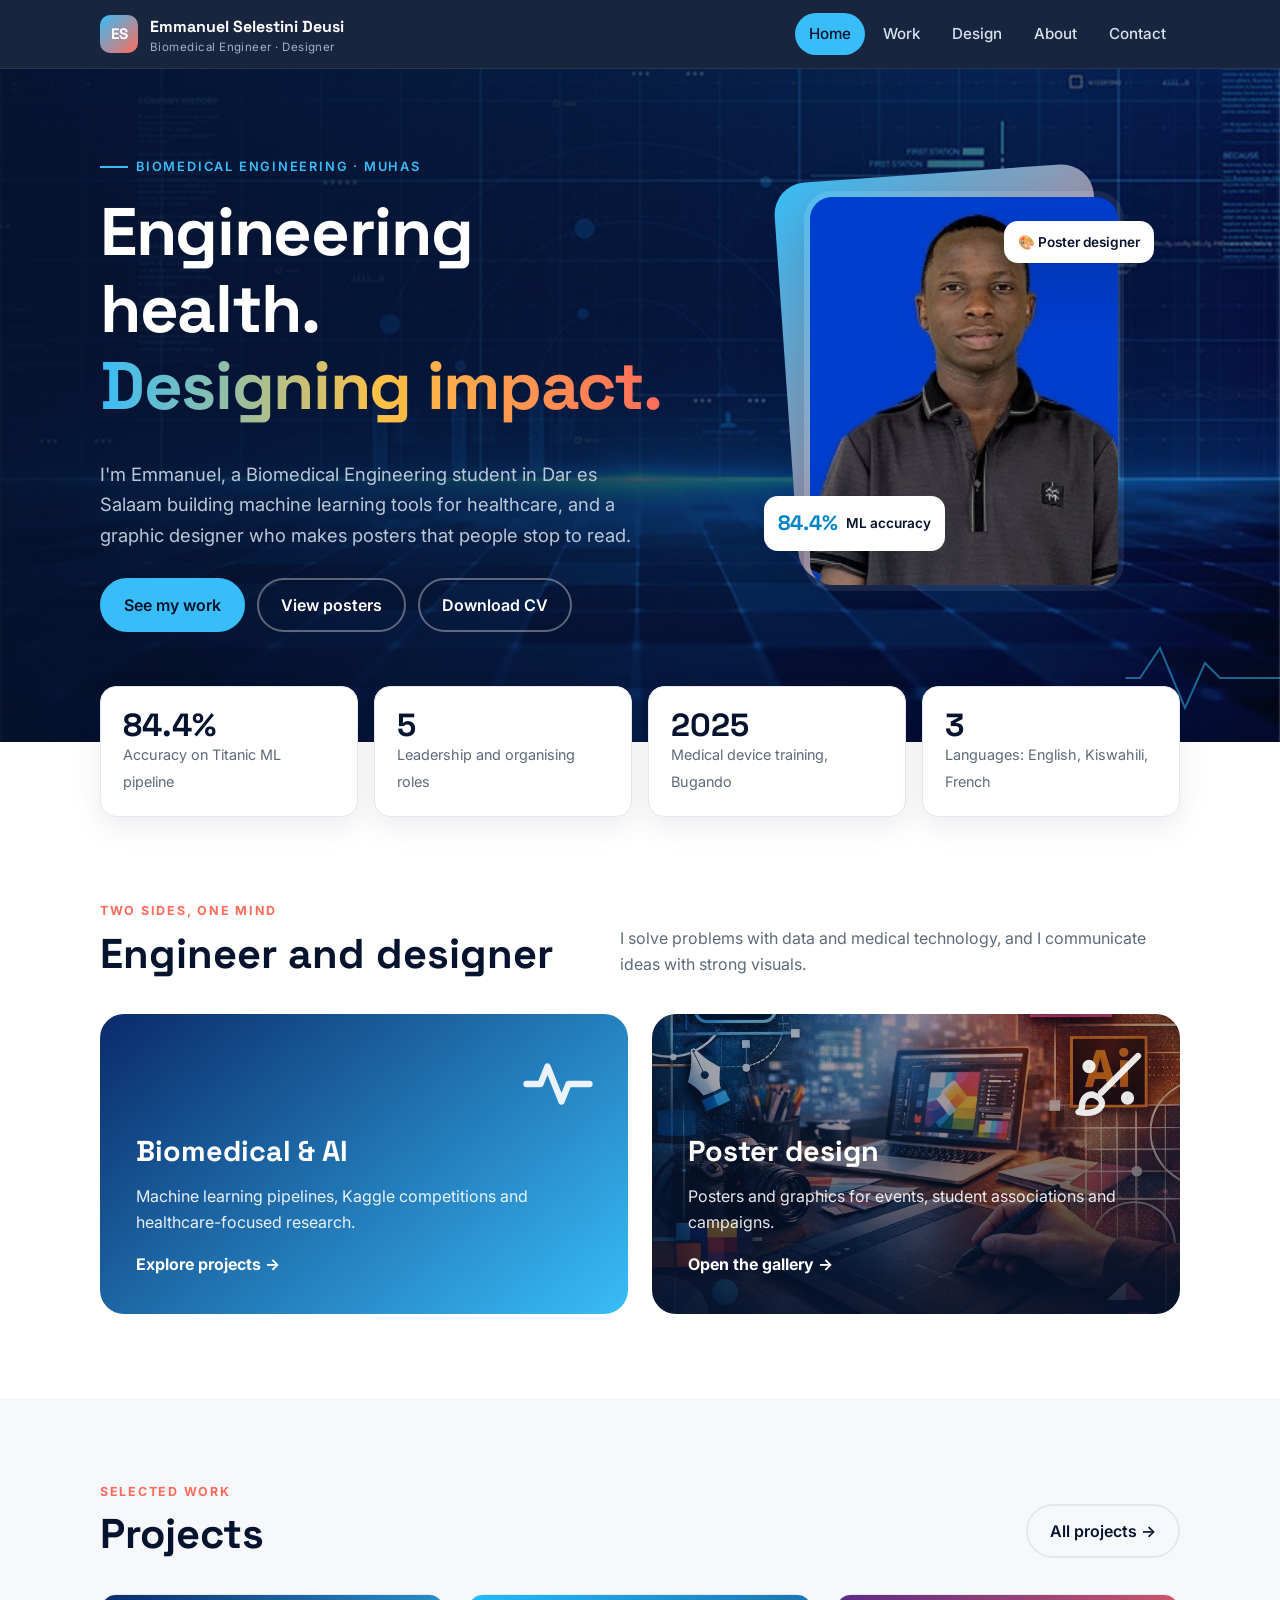
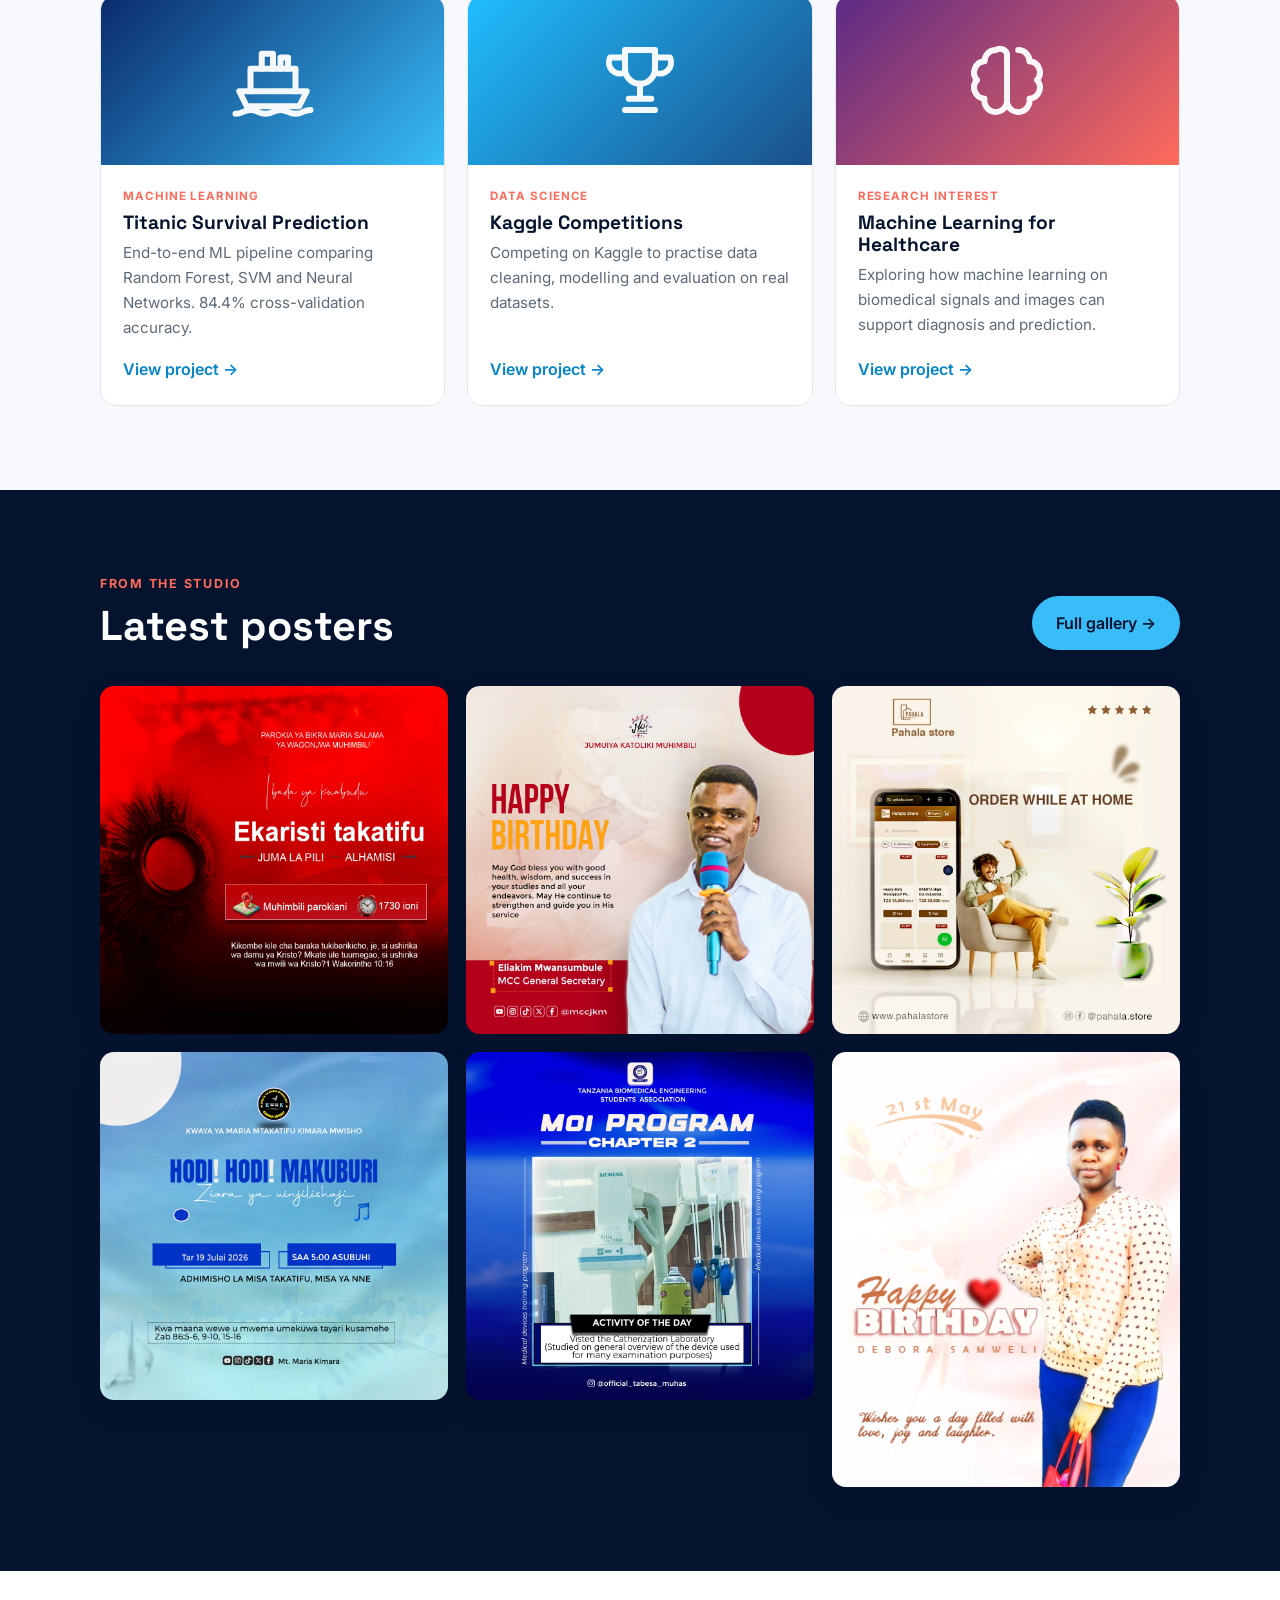
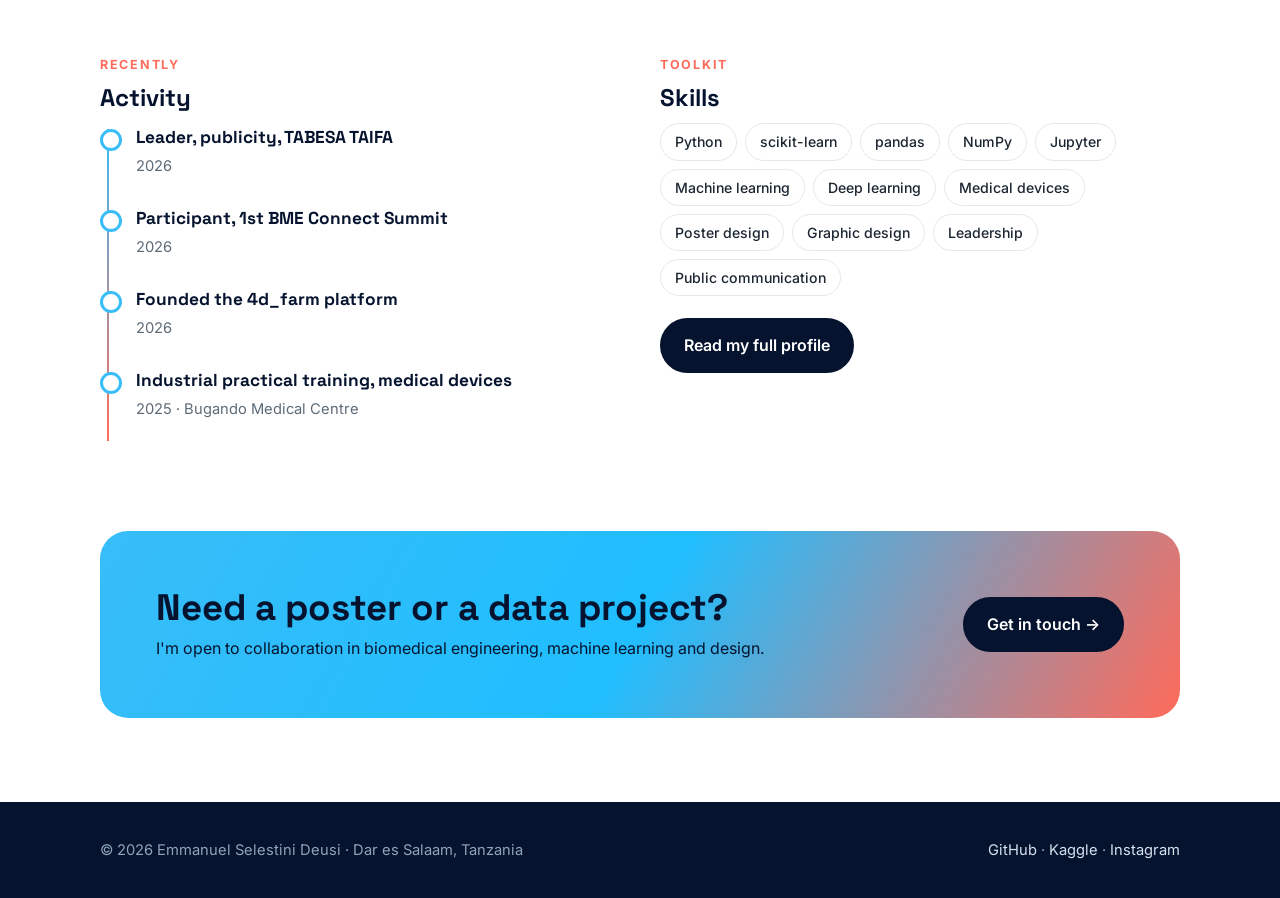
==== commit 6b162721: "Replace poster placeholders with real poster designs Add 8 posters to images/posters and show them o" ====
--- a/index.html
+++ b/index.html
@@ -50,7 +50,7 @@
 
 <section class="sec dark"><div class="wrap">
 <div class="head"><div><span class="kicker">From the studio</span><h2>Latest posters</h2></div><a class="btn" href="design.html">Full gallery &rarr;</a></div>
-<div class="posters"><figure class="poster reveal" tabindex="0"><img src="images/posters/poster-01.jpg" alt="Poster design by Emmanuel Selestini Deusi, Jul 2026" loading="lazy"><figcaption><b>Poster design</b>Jul 2026</figcaption></figure><figure class="poster reveal" tabindex="0"><img src="images/posters/poster-02.jpg" alt="Poster design by Emmanuel Selestini Deusi, Jul 2026" loading="lazy"><figcaption><b>Poster design</b>Jul 2026</figcaption></figure><figure class="poster reveal" tabindex="0"><img src="images/posters/poster-03.jpg" alt="Poster design by Emmanuel Selestini Deusi, Jun 2026" loading="lazy"><figcaption><b>Poster design</b>Jun 2026</figcaption></figure><figure class="poster reveal" tabindex="0"><img src="images/posters/poster-04.jpg" alt="Poster design by Emmanuel Selestini Deusi, May 2026" loading="lazy"><figcaption><b>Poster design</b>May 2026</figcaption></figure><figure class="poster reveal" tabindex="0"><img src="images/posters/poster-05.jpg" alt="Poster design by Emmanuel Selestini Deusi, Apr 2026" loading="lazy"><figcaption><b>Poster design</b>Apr 2026</figcaption></figure><figure class="poster reveal" tabindex="0"><img src="images/posters/poster-06.jpg" alt="Poster design by Emmanuel Selestini Deusi, Apr 2026" loading="lazy"><figcaption><b>Poster design</b>Apr 2026</figcaption></figure></div>
+<div class="posters"><figure class="poster reveal" tabindex="0"><img src="images/posters/masifu.jpg" alt="Masifu poster by Emmanuel Selestini Deusi, Sep 2026" loading="lazy"><figcaption><b>Masifu</b>Sep 2026</figcaption></figure><figure class="poster reveal" tabindex="0"><img src="images/posters/kimara-kwaya.jpg" alt="Kimara Kwaya poster by Emmanuel Selestini Deusi, Jul 2026" loading="lazy"><figcaption><b>Kimara Kwaya</b>Jul 2026</figcaption></figure><figure class="poster reveal" tabindex="0"><img src="images/posters/happy-birthday-eliakimu.jpg" alt="Happy Birthday Eliakimu poster by Emmanuel Selestini Deusi, Jun 2026" loading="lazy"><figcaption><b>Happy Birthday Eliakimu</b>Jun 2026</figcaption></figure><figure class="poster reveal" tabindex="0"><img src="images/posters/tabesa-moi-poster-training.jpg" alt="TABESA MOI Poster Training poster by Emmanuel Selestini Deusi, Jun 2026" loading="lazy"><figcaption><b>TABESA MOI Poster Training</b>Jun 2026</figcaption></figure><figure class="poster reveal" tabindex="0"><img src="images/posters/order-in-pahala.jpg" alt="Order in Pahala poster by Emmanuel Selestini Deusi, May 2026" loading="lazy"><figcaption><b>Order in Pahala</b>May 2026</figcaption></figure><figure class="poster reveal" tabindex="0"><img src="images/posters/debora-calcitus.jpg" alt="Debora Calcitus poster by Emmanuel Selestini Deusi, May 2026" loading="lazy"><figcaption><b>Debora Calcitus</b>May 2026</figcaption></figure></div>
 </div></section>
 
 <section class="sec"><div class="wrap two">
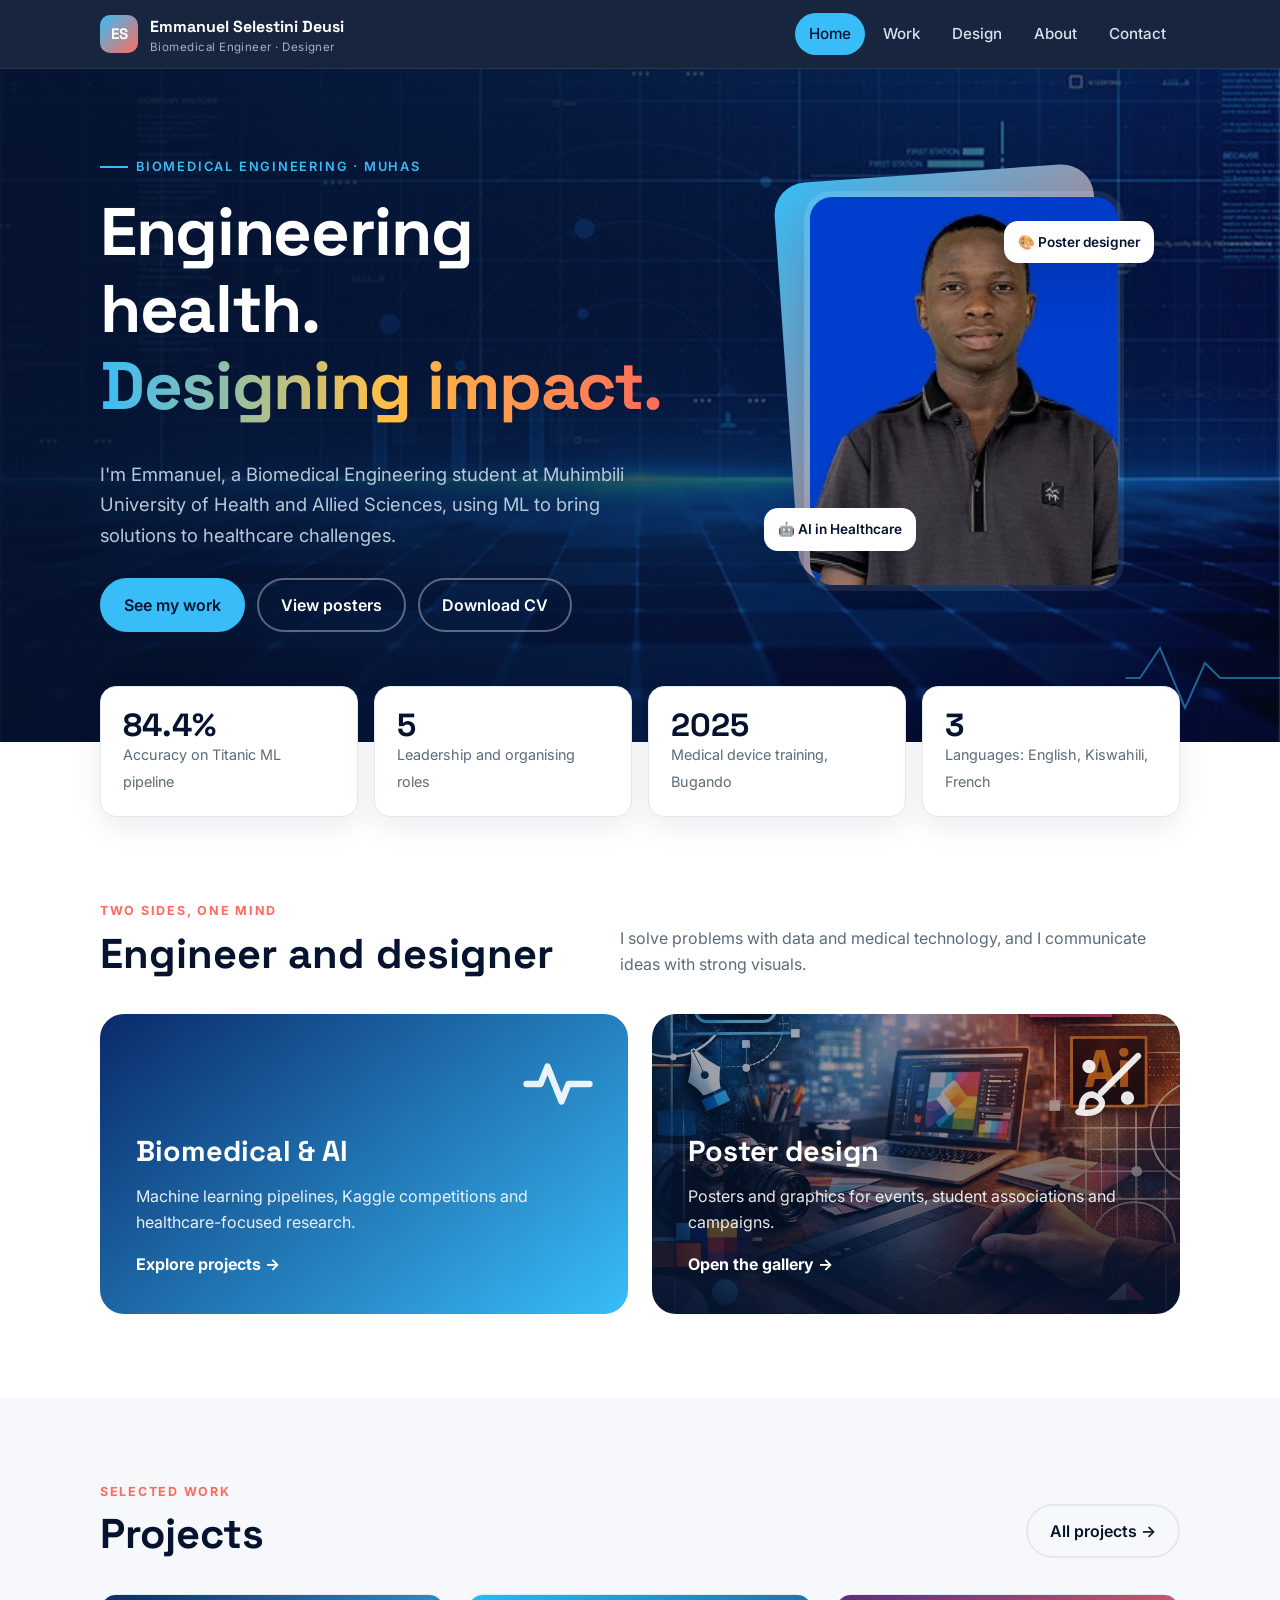
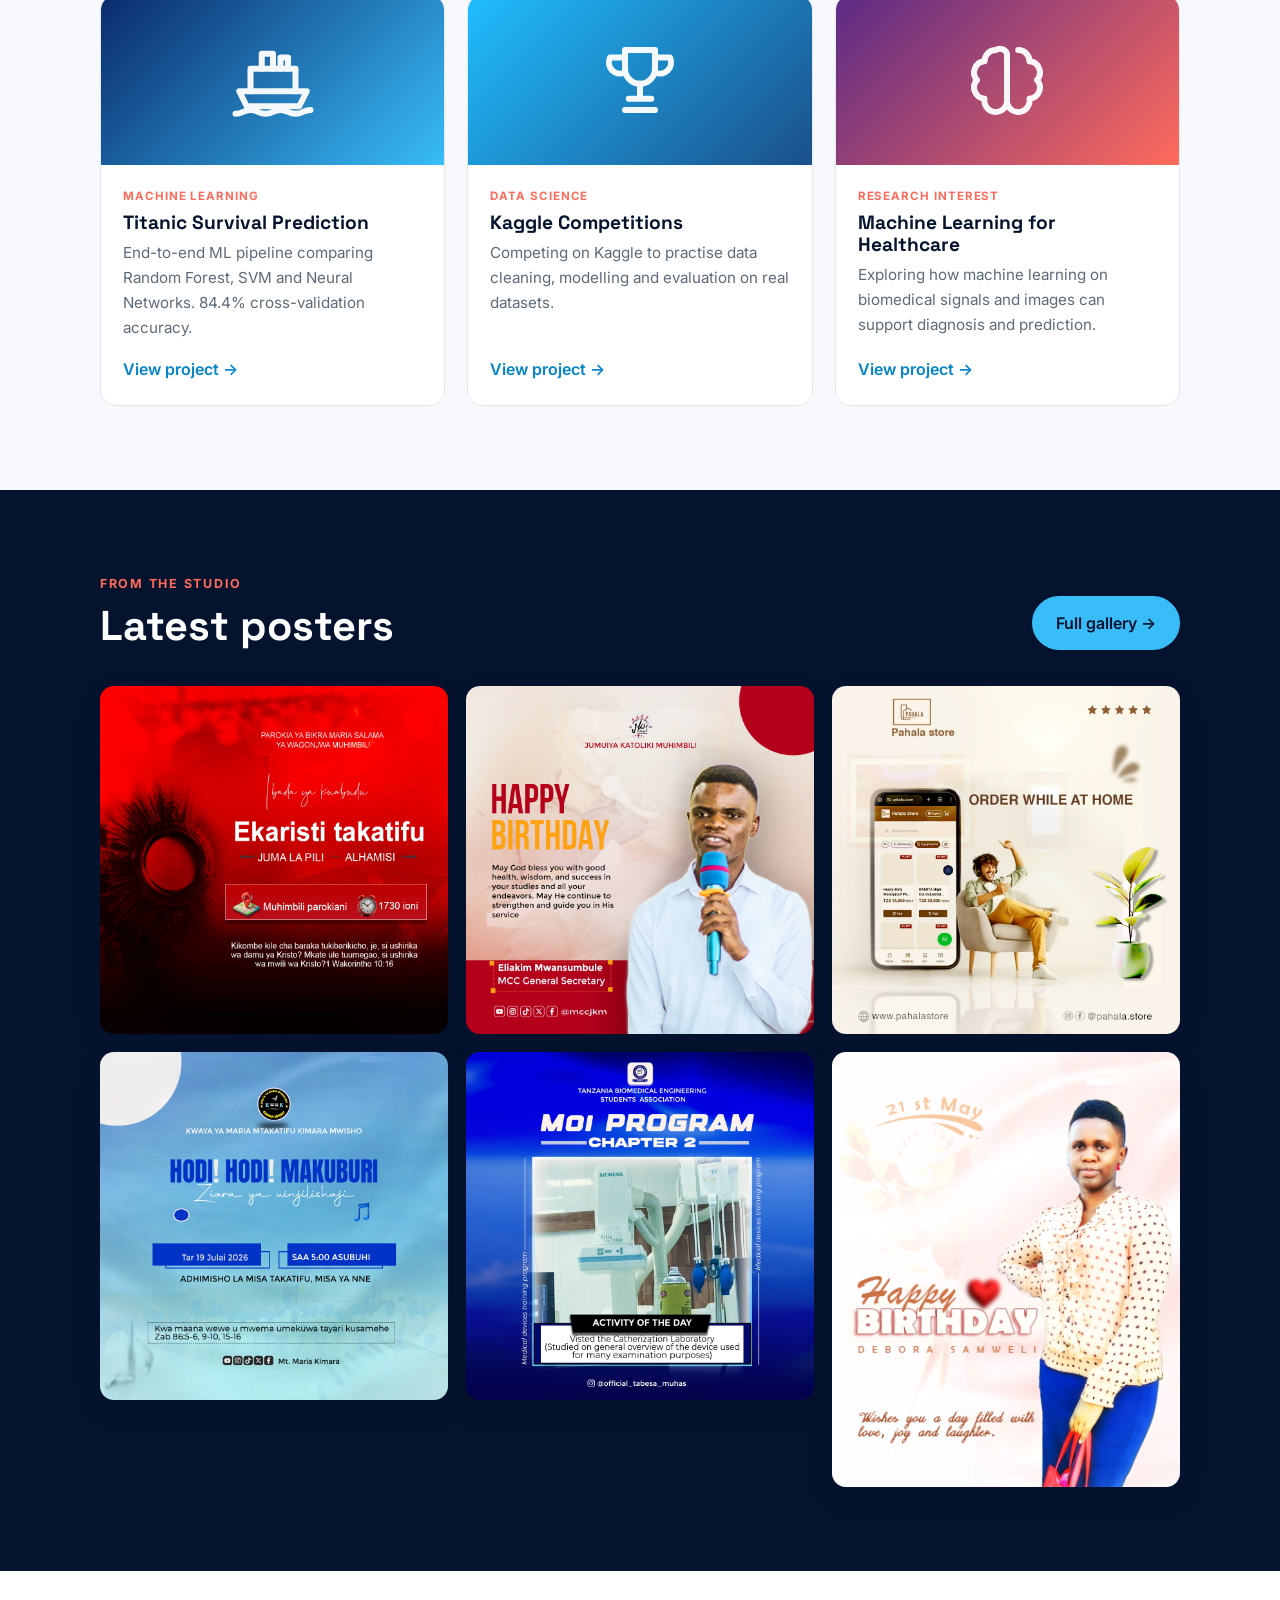
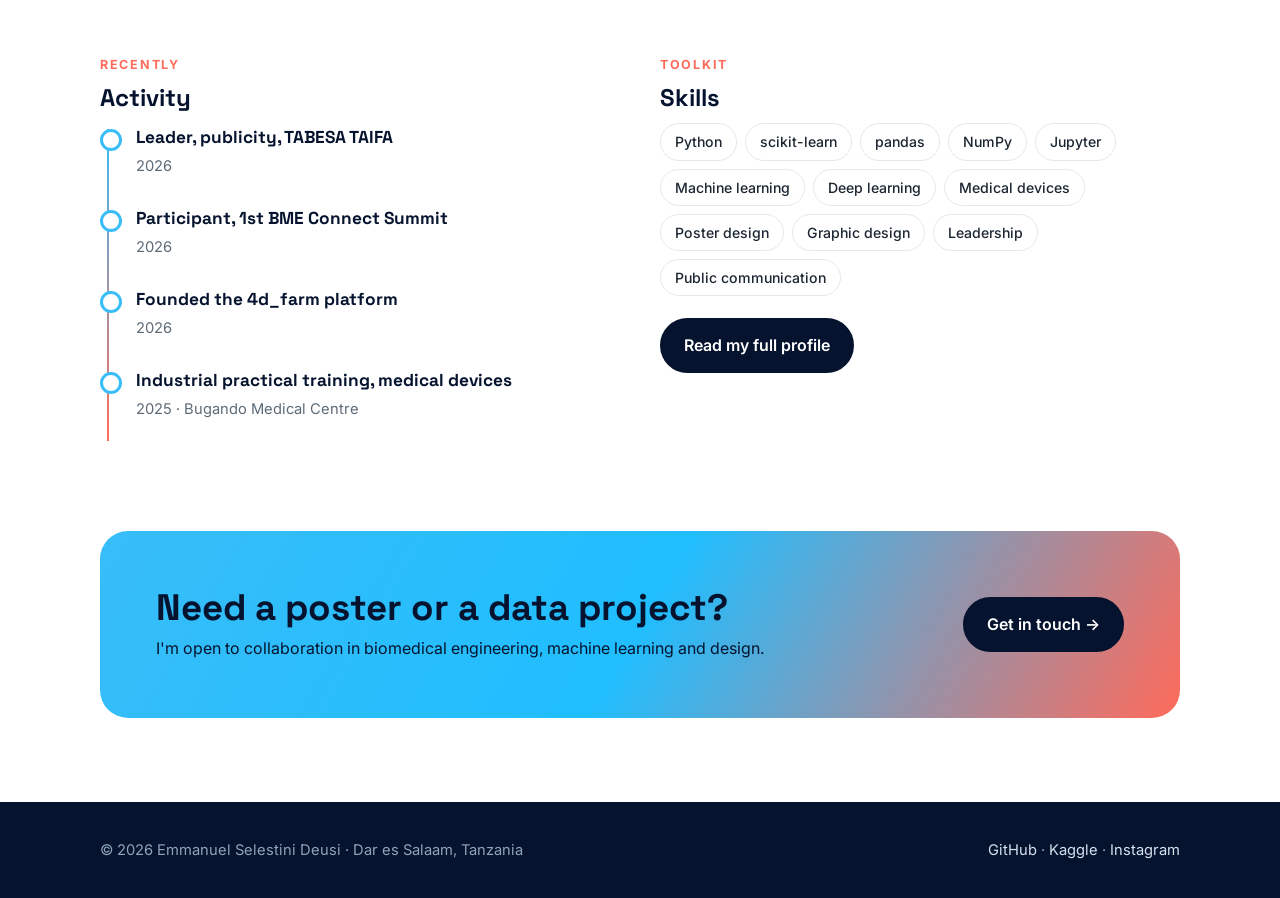
==== commit 531803d8: "Apply site owner feedback: AI badge, new summary, contact icons, external links in new tab - Home: r" ====
--- a/index.html
+++ b/index.html
@@ -21,10 +21,10 @@
 <div>
 <span class="eyebrow">Biomedical Engineering &middot; MUHAS</span>
 <h1>Engineering health.<br><em>Designing impact.</em></h1>
-<p class="lead">I'm Emmanuel, a Biomedical Engineering student in Dar es Salaam building machine learning tools for healthcare, and a graphic designer who makes posters that people stop to read.</p>
+<p class="lead">I'm Emmanuel, a Biomedical Engineering student at Muhimbili University of Health and Allied Sciences, using ML to bring solutions to healthcare challenges.</p>
 <div class="row"><a class="btn" href="work.html">See my work</a><a class="btn ghost" href="design.html">View posters</a><a class="btn ghost" href="files/Emmanuel_Selestini_Deusi_CV.pdf" download>Download CV</a></div>
 </div>
-<div class="portrait"><img src="images/profile.jpg" alt="Emmanuel Selestini Deusi in a lab coat beside medical imaging equipment"><div class="badge b1"><b>84.4%</b> ML accuracy</div><div class="badge b2">&#127912; Poster designer</div></div>
+<div class="portrait"><img src="images/profile.jpg" alt="Emmanuel Selestini Deusi in a lab coat beside medical imaging equipment"><div class="badge b1">&#129302; AI in Healthcare</div><div class="badge b2">&#127912; Poster designer</div></div>
 </div>
 <svg class="ecg" viewBox="0 0 1400 80" preserveAspectRatio="none" aria-hidden="true"><path d="M0 40h300l20-30 25 60 20-45 15 15h200l20-30 25 60 20-45 15 15h200l20-30 25 60 20-45 15 15h200l20-30 25 60 20-45 15 15h90"/></svg>
 </section>
@@ -66,7 +66,7 @@
 
 <section class="sec" style="padding-top:0"><div class="wrap"><div class="cta reveal"><div><h2>Need a poster or a data project?</h2><p>I'm open to collaboration in biomedical engineering, machine learning and design.</p></div><a class="btn dark" href="contact.html">Get in touch &rarr;</a></div></div></section>
 </main>
-<footer><div class="wrap"><span>&copy; 2026 Emmanuel Selestini Deusi &middot; Dar es Salaam, Tanzania</span><span><a href="https://github.com/Emmsol825">GitHub</a> &middot; <a href="https://www.kaggle.com/emmanuelselestine">Kaggle</a> &middot; <a href="https://www.instagram.com/emmanuelselestinideusi/">Instagram</a></span></div></footer>
+<footer><div class="wrap"><span>&copy; 2026 Emmanuel Selestini Deusi &middot; Dar es Salaam, Tanzania</span><span><a href="https://github.com/Emmsol825" target="_blank" rel="noopener noreferrer">GitHub</a> &middot; <a href="https://www.kaggle.com/emmanuelselestine" target="_blank" rel="noopener noreferrer">Kaggle</a> &middot; <a href="https://www.instagram.com/emmanuelselestinideusi/" target="_blank" rel="noopener noreferrer">Instagram</a></span></div></footer>
 <script src="main.js"></script>
 </body>
 </html>
